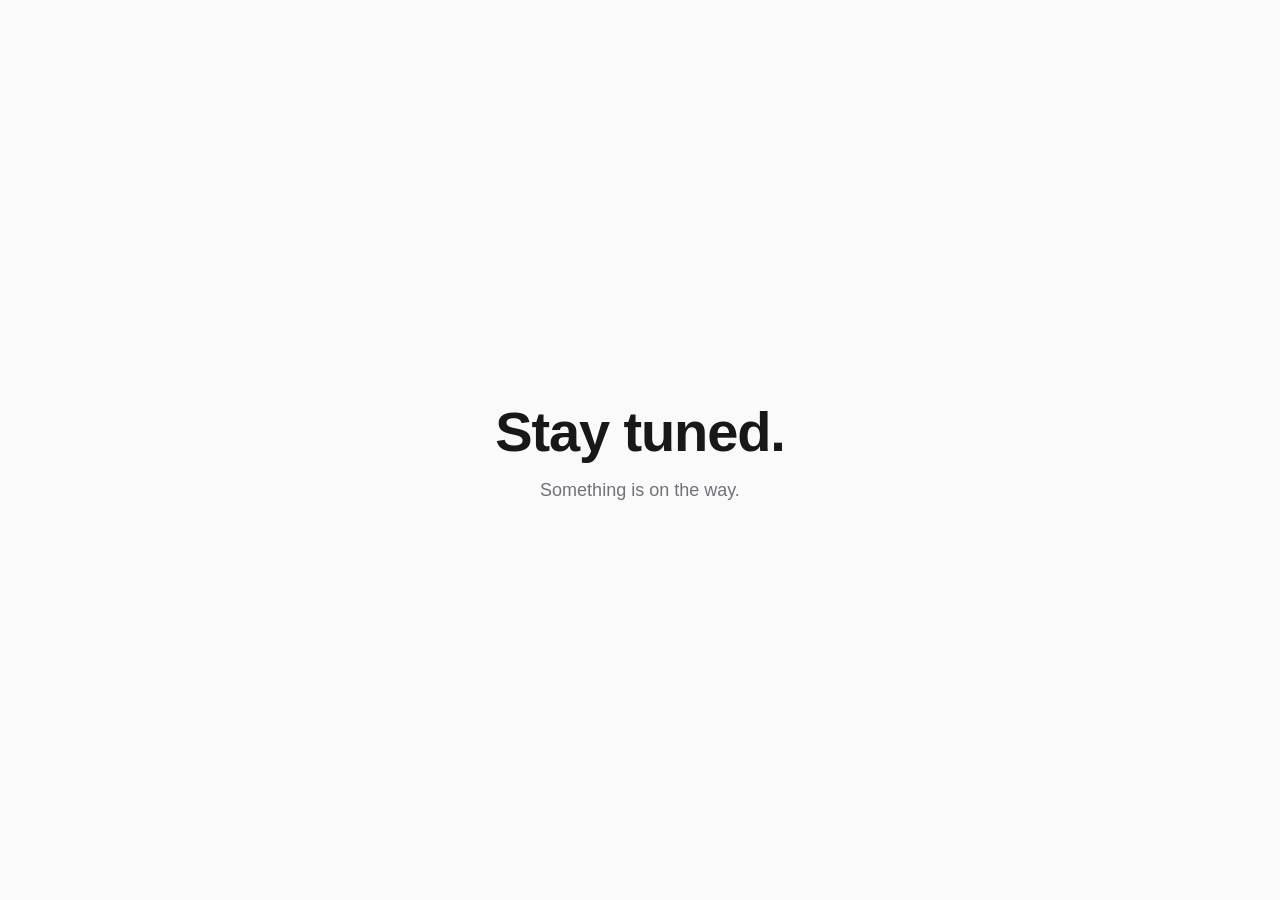
==== index.html @ 90c7a9c5 "Add placeholder landing page Co-Authored-By: Claude <noreply@anthropic.com>" ====
<!DOCTYPE html>
<html lang="en">
<head>
<meta charset="utf-8">
<meta name="viewport" content="width=device-width, initial-scale=1">
<title>FACT-WAM</title>
<meta name="description" content="FACT-WAM — stay tuned.">
<link rel="canonical" href="https://fact-wam.github.io/">
<meta name="robots" content="index, follow">

<meta property="og:type" content="website">
<meta property="og:url" content="https://fact-wam.github.io/">
<meta property="og:title" content="FACT-WAM">
<meta property="og:description" content="FACT-WAM — stay tuned.">
<meta name="twitter:card" content="summary">

<style>
  :root { color-scheme: light dark; }
  * { box-sizing: border-box; }
  html, body { height: 100%; margin: 0; }
  body {
    display: flex;
    align-items: center;
    justify-content: center;
    padding: 2rem;
    font-family: ui-sans-serif, -apple-system, "Segoe UI", Helvetica, Arial, sans-serif;
    background: #fafafa;
    color: #18181b;
  }
  main { text-align: center; }
  h1 {
    margin: 0;
    font-size: clamp(2rem, 8vw, 3.5rem);
    font-weight: 600;
    letter-spacing: -0.02em;
  }
  p {
    margin: 1rem 0 0;
    font-size: clamp(1rem, 3vw, 1.125rem);
    color: #71717a;
  }
  @media (prefers-color-scheme: dark) {
    body { background: #0a0a0a; color: #fafafa; }
    p { color: #a1a1aa; }
  }
</style>
</head>
<body>
  <main>
    <h1>Stay tuned.</h1>
    <p>Something is on the way.</p>
  </main>
</body>
</html>
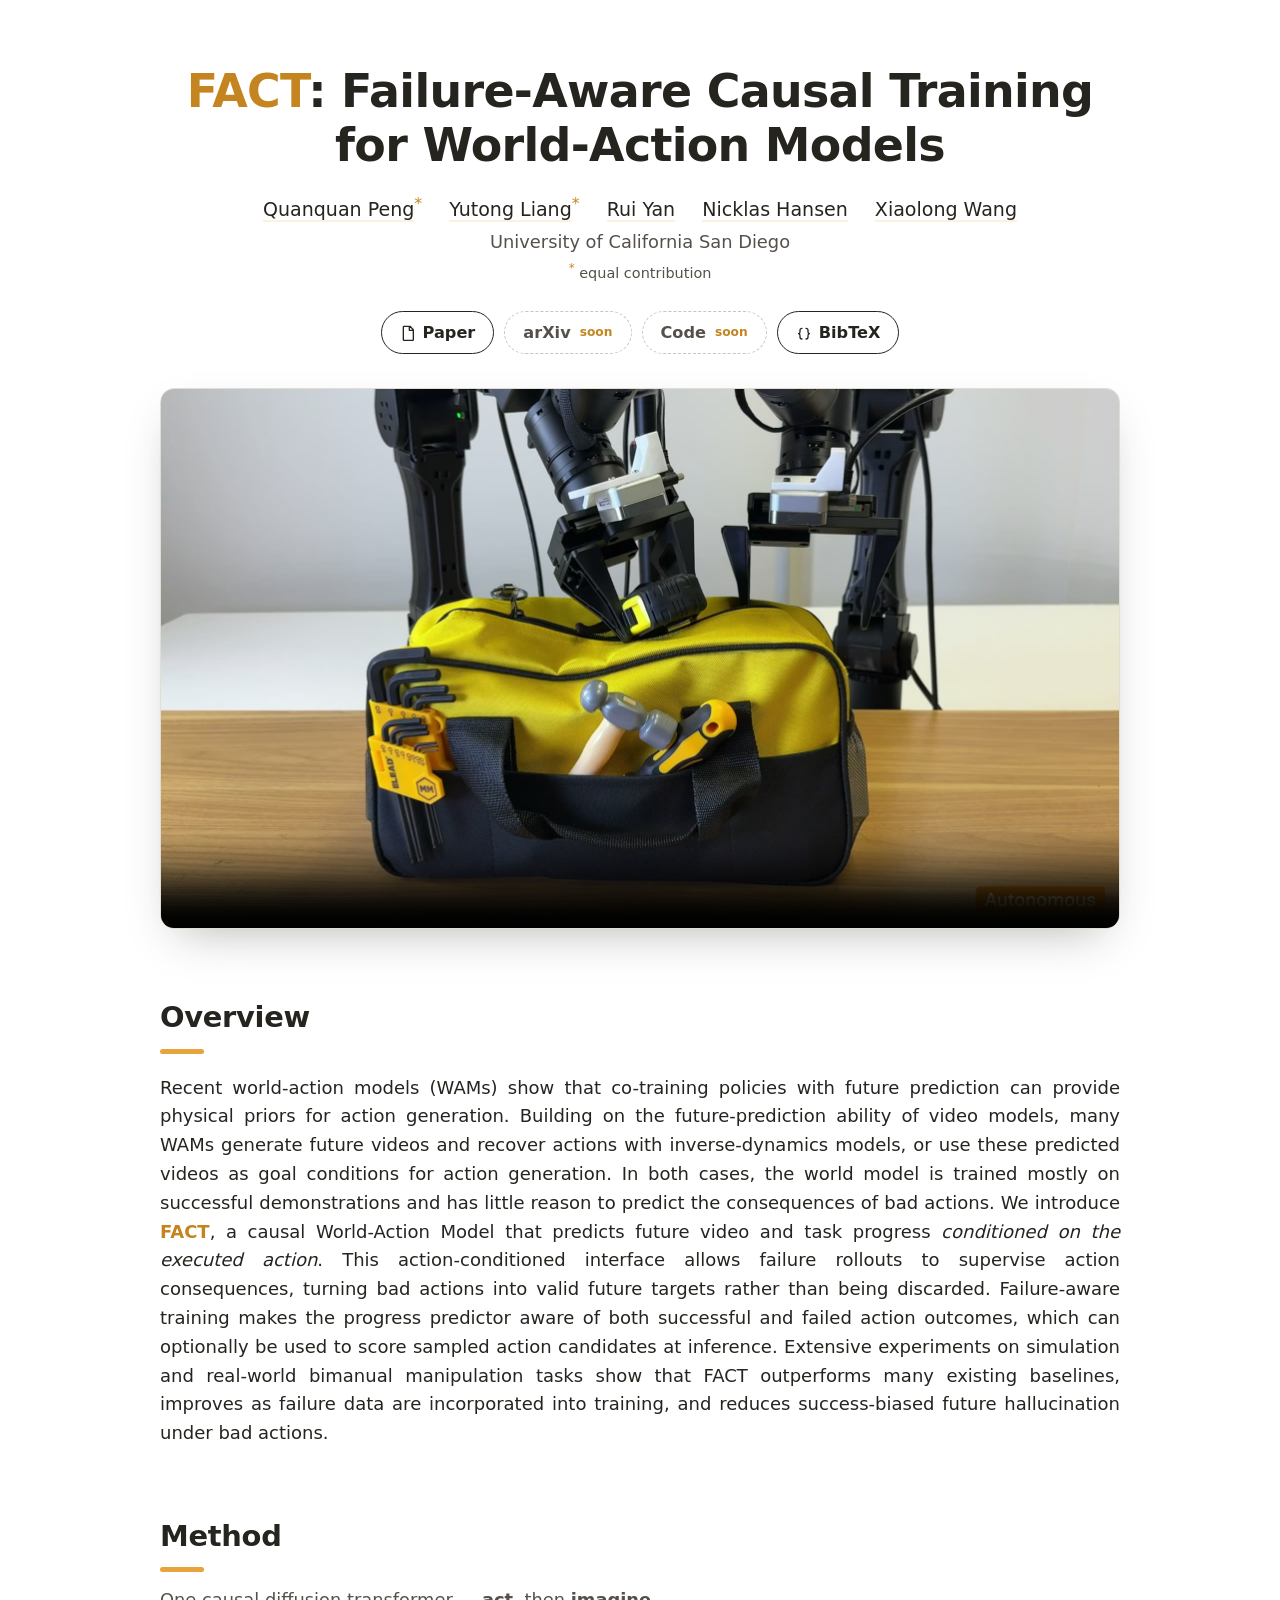
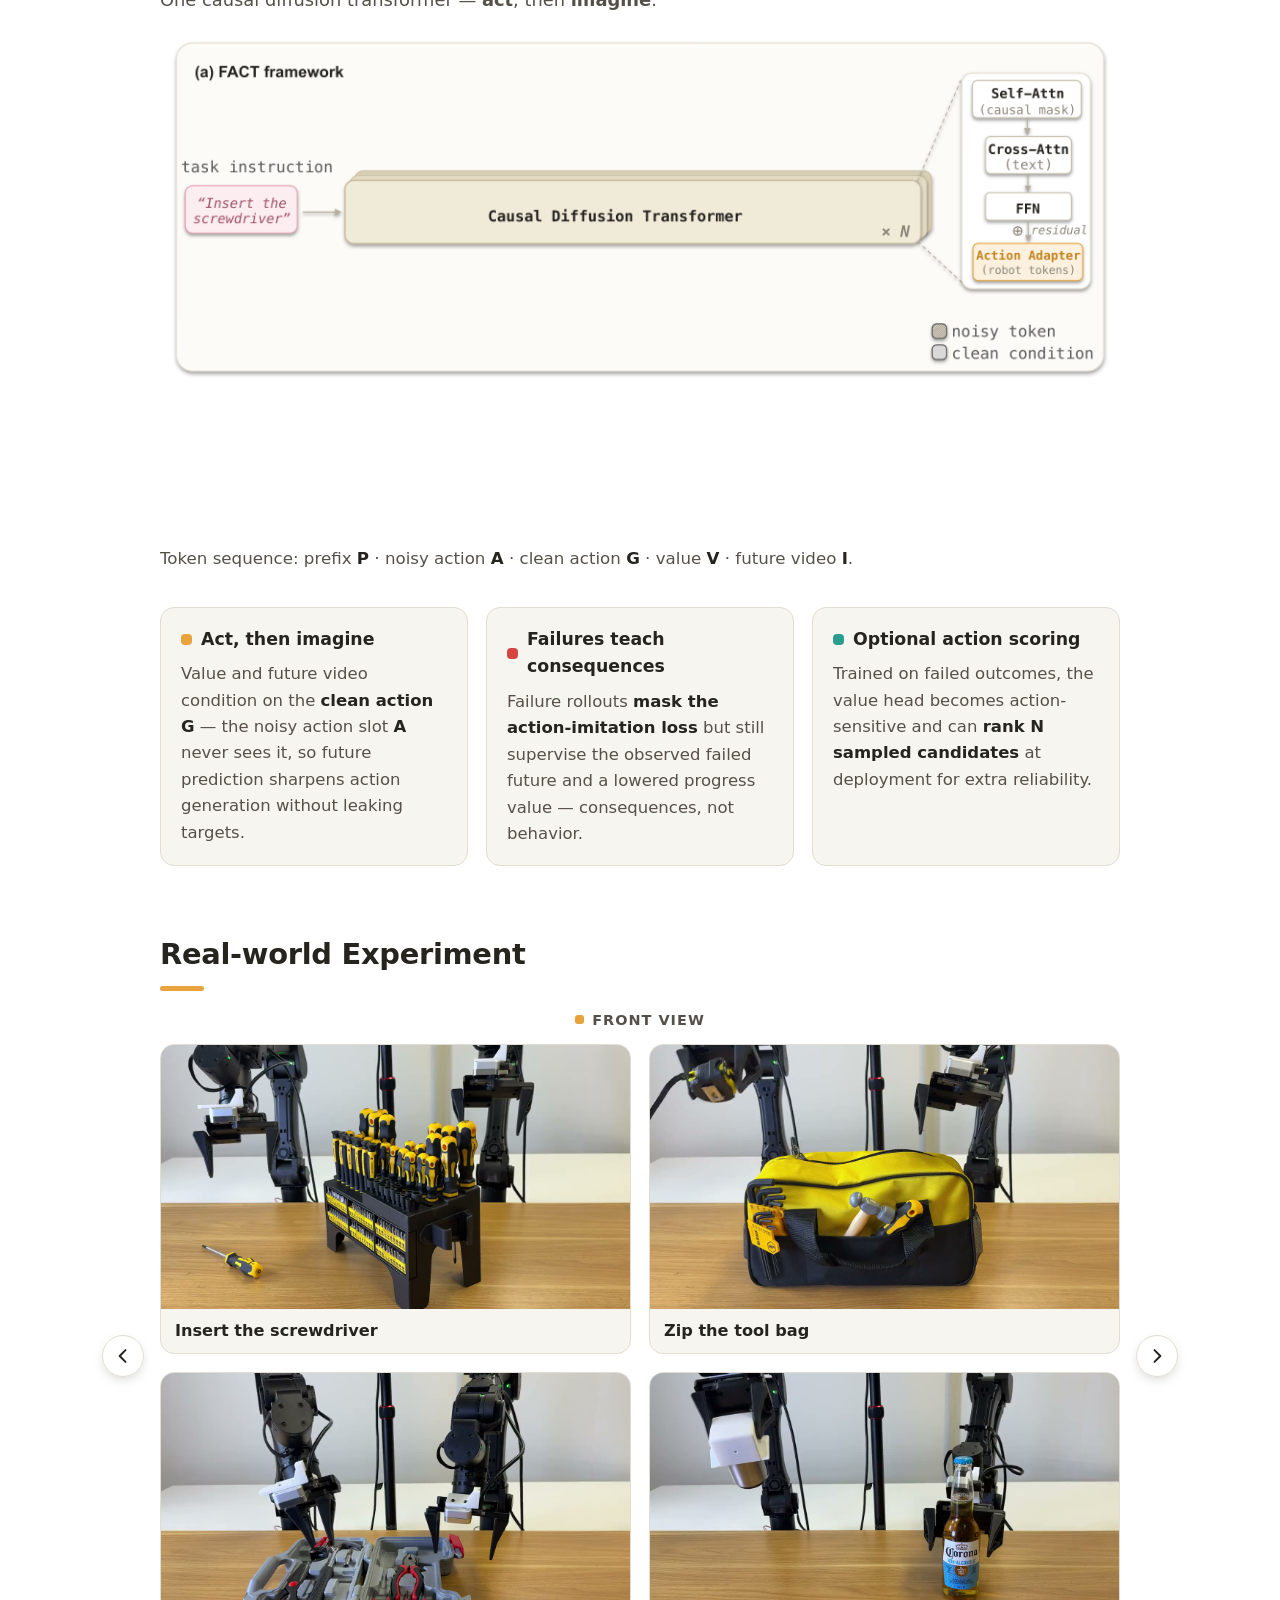
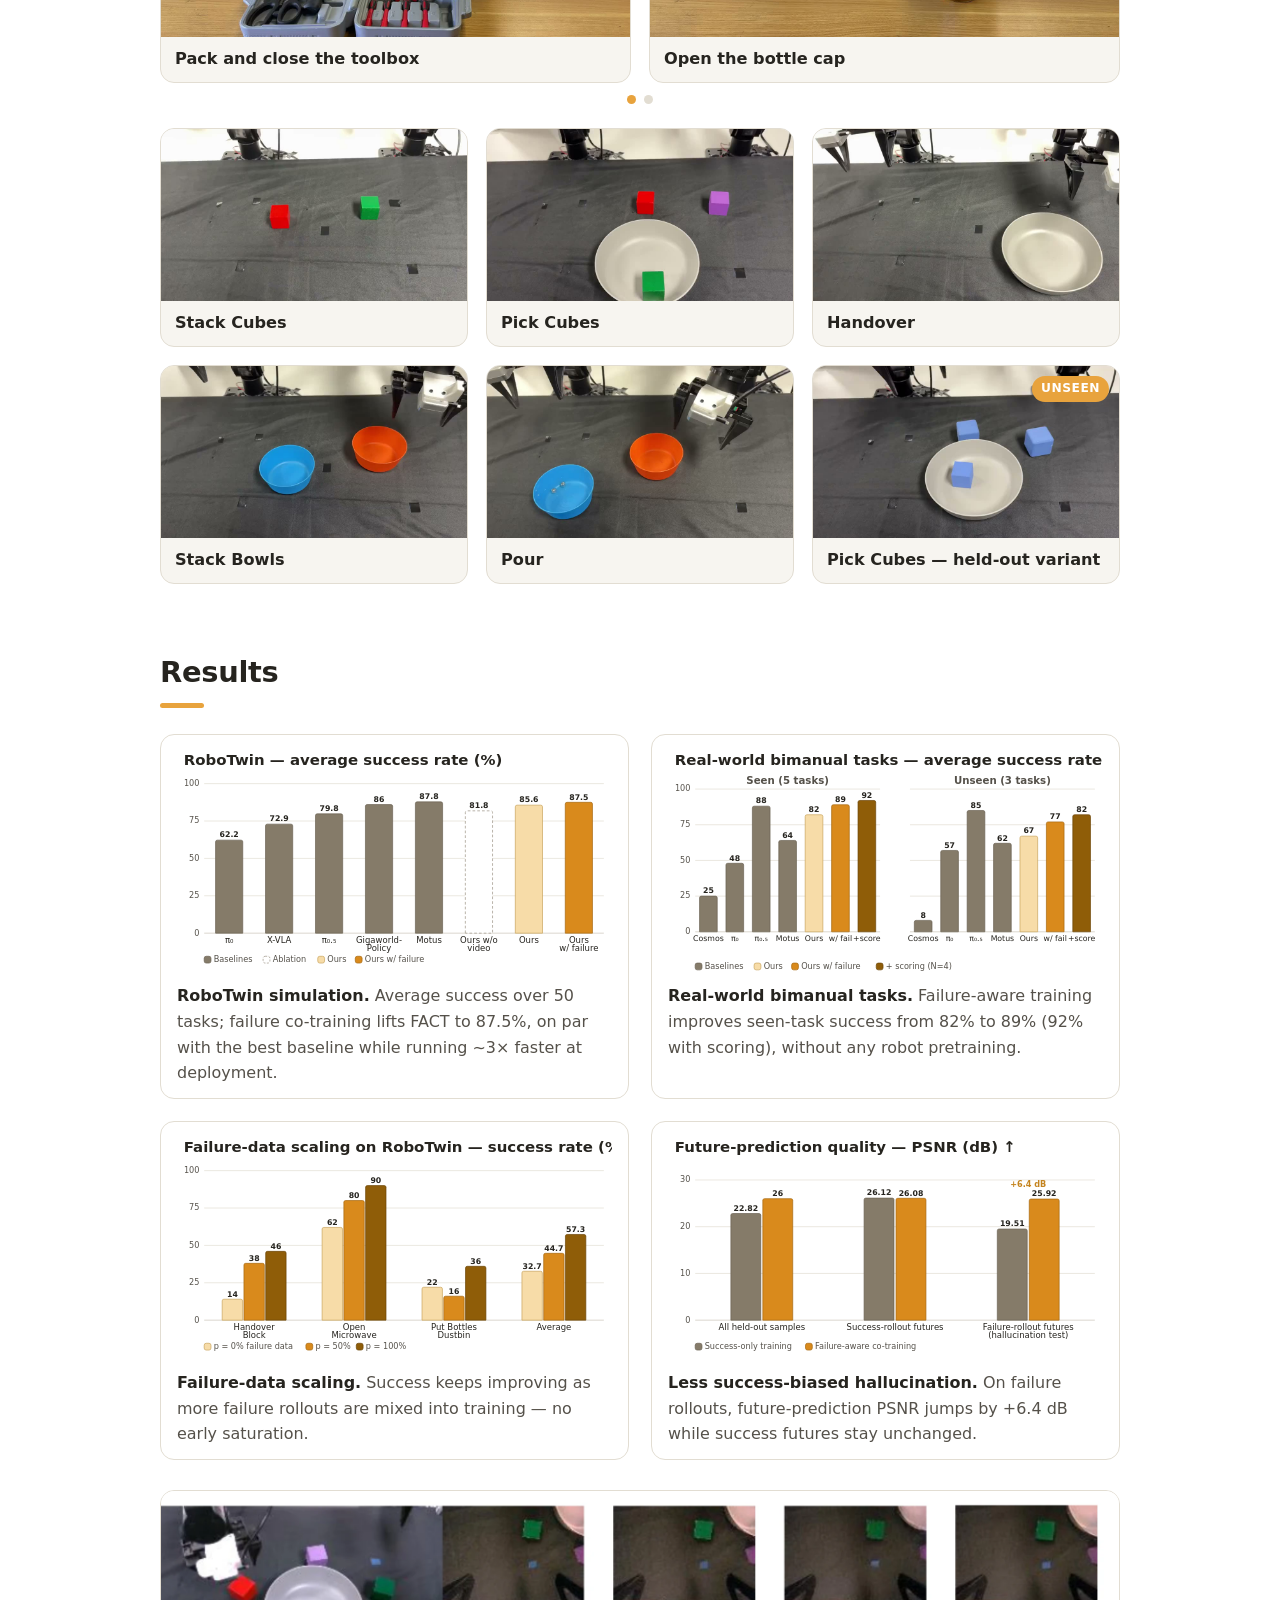
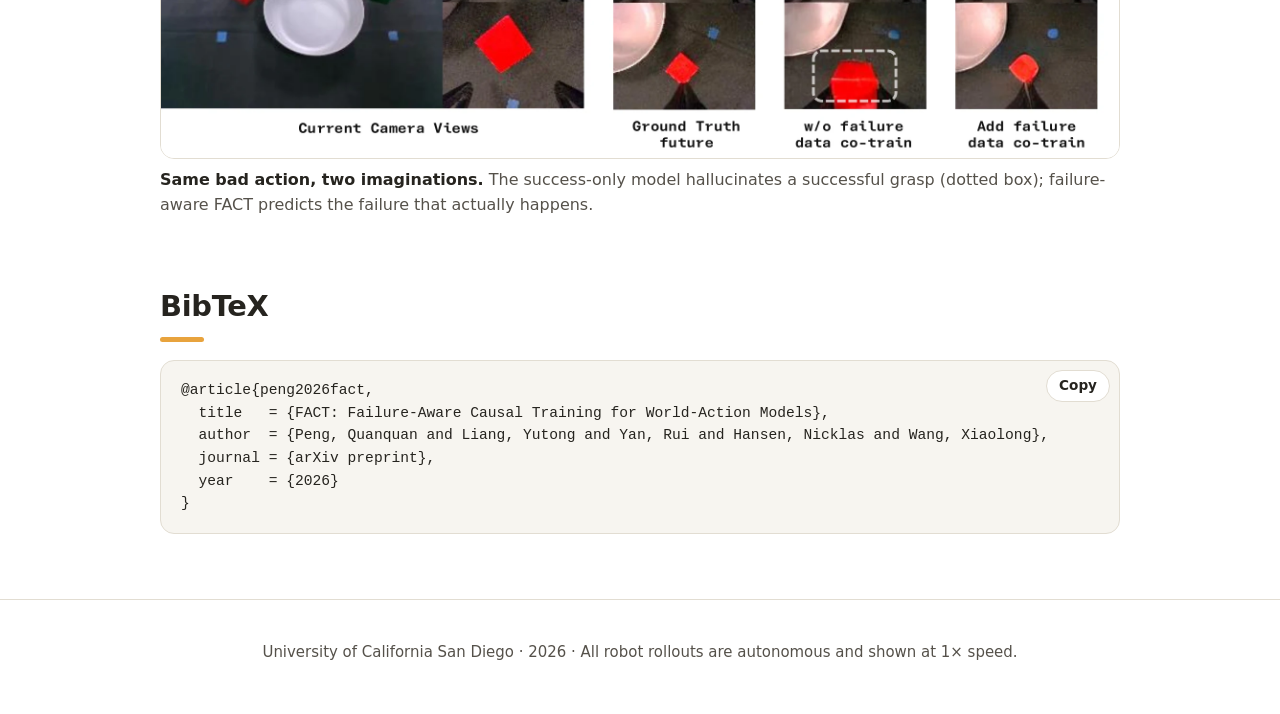
==== commit b97d7e28: "Release FACT project page Replace placeholder with the full project page: hero video, animated metho" ====
--- a/index.html
+++ b/index.html
@@ -1,54 +1,247 @@
 <!DOCTYPE html>
 <html lang="en">
 <head>
-<meta charset="utf-8">
-<meta name="viewport" content="width=device-width, initial-scale=1">
-<title>FACT-WAM</title>
-<meta name="description" content="FACT-WAM — stay tuned.">
-<link rel="canonical" href="https://fact-wam.github.io/">
-<meta name="robots" content="index, follow">
-
-<meta property="og:type" content="website">
-<meta property="og:url" content="https://fact-wam.github.io/">
-<meta property="og:title" content="FACT-WAM">
-<meta property="og:description" content="FACT-WAM — stay tuned.">
-<meta name="twitter:card" content="summary">
-
-<style>
-  :root { color-scheme: light dark; }
-  * { box-sizing: border-box; }
-  html, body { height: 100%; margin: 0; }
-  body {
-    display: flex;
-    align-items: center;
-    justify-content: center;
-    padding: 2rem;
-    font-family: ui-sans-serif, -apple-system, "Segoe UI", Helvetica, Arial, sans-serif;
-    background: #fafafa;
-    color: #18181b;
-  }
-  main { text-align: center; }
-  h1 {
-    margin: 0;
-    font-size: clamp(2rem, 8vw, 3.5rem);
-    font-weight: 600;
-    letter-spacing: -0.02em;
-  }
-  p {
-    margin: 1rem 0 0;
-    font-size: clamp(1rem, 3vw, 1.125rem);
-    color: #71717a;
-  }
-  @media (prefers-color-scheme: dark) {
-    body { background: #0a0a0a; color: #fafafa; }
-    p { color: #a1a1aa; }
-  }
-</style>
+  <meta charset="utf-8">
+  <meta name="viewport" content="width=device-width, initial-scale=1">
+  <title>FACT: Failure-Aware Causal Training for World-Action Models</title>
+  <meta name="description" content="FACT is a causal World-Action Model that acts first, then predicts the future video and task progress conditioned on the executed action — so failure rollouts teach consequences, not behavior.">
+  <link rel="canonical" href="https://fact-wam.github.io/">
+  <meta property="og:title" content="FACT: Failure-Aware Causal Training for World-Action Models">
+  <meta property="og:description" content="A causal World-Action Model that learns action consequences from failure rollouts without imitating failed actions.">
+  <meta property="og:image" content="https://fact-wam.github.io/static/videos/hero_poster.jpg">
+  <meta property="og:url" content="https://fact-wam.github.io/">
+  <meta property="og:type" content="website">
+  <meta name="twitter:card" content="summary_large_image">
+  <meta name="twitter:title" content="FACT: Failure-Aware Causal Training for World-Action Models">
+  <meta name="twitter:description" content="A causal World-Action Model that learns action consequences from failure rollouts without imitating failed actions.">
+  <meta name="twitter:image" content="https://fact-wam.github.io/static/videos/hero_poster.jpg">
+  <link rel="icon" href="static/images/favicon.svg?v=3" type="image/svg+xml">
+  <link rel="stylesheet" href="static/css/style.css">
 </head>
 <body>
-  <main>
-    <h1>Stay tuned.</h1>
-    <p>Something is on the way.</p>
-  </main>
+
+<nav class="toc" aria-label="Contents">
+  <p class="toc-title">Contents</p>
+  <ul>
+    <li><a href="#overview">Overview</a></li>
+    <li><a href="#method">Method</a></li>
+    <li><a href="#demos">Real-world Experiment</a></li>
+    <li><a href="#results">Results</a></li>
+    <li><a href="#bibtex">BibTeX</a></li>
+  </ul>
+</nav>
+
+<header class="hero container">
+  <h1 class="title"><span class="accent">FACT</span>: Failure-Aware Causal Training for&nbsp;World&#8209;Action&nbsp;Models</h1>
+  <p class="authors">
+    <span class="author"><a href="https://pengqq.com/" target="_blank" rel="noopener">Quanquan Peng</a><sup>*</sup></span>
+    <span class="author"><a href="https://www.lyt0112.com/" target="_blank" rel="noopener">Yutong Liang</a><sup>*</sup></span>
+    <span class="author"><a href="https://jerryyan24.github.io/" target="_blank" rel="noopener">Rui Yan</a></span>
+    <span class="author"><a href="https://www.nicklashansen.com/" target="_blank" rel="noopener">Nicklas Hansen</a></span>
+    <span class="author"><a href="https://xiaolonw.github.io/" target="_blank" rel="noopener">Xiaolong Wang</a></span>
+  </p>
+  <p class="affiliation">University of California San Diego</p>
+  <p class="eqnote"><sup>*</sup> equal contribution</p>
+  <nav class="links">
+    <a class="btn" href="static/paper/FACT_paper.pdf" target="_blank" rel="noopener">
+      <svg viewBox="0 0 24 24" aria-hidden="true"><path d="M6 2h9l5 5v15a1 1 0 0 1-1 1H6a1 1 0 0 1-1-1V3a1 1 0 0 1 1-1zm8 1v5h5"/></svg>
+      Paper</a>
+    <span class="btn btn-disabled" title="Coming soon">arXiv <em>soon</em></span>
+    <span class="btn btn-disabled" title="Coming soon">Code <em>soon</em></span>
+    <a class="btn" href="#bibtex">
+      <svg viewBox="0 0 24 24" aria-hidden="true"><path d="M9 5a3 3 0 0 0-3 3v2a3 3 0 0 1-2 3 3 3 0 0 1 2 3v2a3 3 0 0 0 3 3M15 5a3 3 0 0 1 3 3v2a3 3 0 0 0 2 3 3 3 0 0 0-2 3v2a3 3 0 0 1-3 3"/></svg>
+      BibTeX</a>
+  </nav>
+</header>
+
+<section class="hero-video container">
+  <div class="video-frame">
+    <video controls preload="metadata" playsinline poster="static/videos/hero_poster.jpg">
+      <source src="static/videos/hero.mp4" type="video/mp4">
+    </video>
+  </div>
+</section>
+
+<main>
+  <section id="overview" class="container">
+    <h2>Overview</h2>
+    <p class="abstract">
+      Recent world-action models (WAMs) show that co-training policies with future prediction can
+      provide physical priors for action generation. Building on the future-prediction ability of
+      video models, many WAMs generate future videos and recover actions with inverse-dynamics
+      models, or use these predicted videos as goal conditions for action generation. In both cases,
+      the world model is trained mostly on successful demonstrations and has little reason to predict
+      the consequences of bad actions. We introduce <b>FACT</b>, a causal World-Action Model that
+      predicts future video and task progress <em>conditioned on the executed action</em>. This
+      action-conditioned interface allows failure rollouts to supervise action consequences, turning
+      bad actions into valid future targets rather than being discarded. Failure-aware training makes
+      the progress predictor aware of both successful and failed action outcomes, which can optionally
+      be used to score sampled action candidates at inference. Extensive experiments on simulation and
+      real-world bimanual manipulation tasks show that FACT outperforms many existing baselines,
+      improves as failure data are incorporated into training, and reduces success-biased future
+      hallucination under bad actions.
+    </p>
+  </section>
+
+  <section id="method" class="container">
+    <h2>Method</h2>
+    <p class="section-lede">One causal diffusion transformer — <b>act</b>, then <b>imagine</b>.</p>
+    <div class="method-stage" aria-label="FACT architecture, animated build-up">
+      <img class="m-base" src="static/images/method/frame_14.png" alt="FACT architecture: a shared causal diffusion transformer denoises action, value, and future-video tokens; value and future video condition on the clean action slot G, not the noisy A. Failure rollouts mask the action-imitation loss but keep value and future-video supervision.">
+    </div>
+    <div class="method-bar">
+      <p class="m-caption" aria-live="polite">&nbsp;</p>
+      <button class="m-replay" type="button" hidden>↻ Watch again</button>
+    </div>
+    <div class="method-points">
+      <div class="point">
+        <h3><span class="dot dot-amber"></span>Act, then imagine</h3>
+        <p>Value and future video condition on the <b>clean action G</b> — the noisy action slot <b>A</b> never sees it, so future prediction sharpens action generation without leaking targets.</p>
+      </div>
+      <div class="point">
+        <h3><span class="dot dot-red"></span>Failures teach consequences</h3>
+        <p>Failure rollouts <b>mask the action-imitation loss</b> but still supervise the observed failed future and a lowered progress value — consequences, not behavior.</p>
+      </div>
+      <div class="point">
+        <h3><span class="dot dot-teal"></span>Optional action scoring</h3>
+        <p>Trained on failed outcomes, the value head becomes action-sensitive and can <b>rank N sampled candidates</b> at deployment for extra reliability.</p>
+      </div>
+    </div>
+  </section>
+
+  <section id="demos" class="container">
+    <h2>Real-world Experiment</h2>
+    <!-- <p class="section-lede">Autonomous rollouts, real time (1×), front camera.</p> -->
+    <div class="carousel view-carousel" aria-roledescription="carousel" aria-label="Bimanual tasks — switch between front and side view">
+      <div class="car-viewport">
+        <div class="car-track">
+          <div class="car-slide">
+            <p class="view-label">Front view</p>
+            <div class="video-grid featured">
+              <figure class="video-card">
+                <div class="vwrap"><video muted loop playsinline preload="none" poster="static/videos/demos/feat_task1_screwdriver.jpg" data-src="static/videos/demos/feat_task1_screwdriver.mp4"></video></div>
+                <figcaption>Insert the screwdriver</figcaption>
+              </figure>
+              <figure class="video-card">
+                <div class="vwrap"><video muted loop playsinline preload="none" poster="static/videos/demos/feat_task2_zipper.jpg" data-src="static/videos/demos/feat_task2_zipper.mp4"></video></div>
+                <figcaption>Zip the tool bag</figcaption>
+              </figure>
+              <figure class="video-card">
+                <div class="vwrap"><video muted loop playsinline preload="none" poster="static/videos/demos/feat_task3_toolbox.jpg" data-src="static/videos/demos/feat_task3_toolbox.mp4"></video></div>
+                <figcaption>Pack and close the toolbox</figcaption>
+              </figure>
+              <figure class="video-card">
+                <div class="vwrap"><video muted loop playsinline preload="none" poster="static/videos/demos/feat_task4_bottlecap.jpg" data-src="static/videos/demos/feat_task4_bottlecap.mp4"></video></div>
+                <figcaption>Open the bottle cap</figcaption>
+              </figure>
+            </div>
+          </div>
+          <div class="car-slide">
+            <p class="view-label">Side view</p>
+            <div class="video-grid featured">
+              <figure class="video-card">
+                <div class="vwrap"><video muted loop playsinline preload="none" poster="static/videos/demos/side_task1_screwdriver.jpg" data-src="static/videos/demos/side_task1_screwdriver.mp4"></video></div>
+                <figcaption>Insert the screwdriver</figcaption>
+              </figure>
+              <figure class="video-card">
+                <div class="vwrap"><video muted loop playsinline preload="none" poster="static/videos/demos/side_task2_zipper.jpg" data-src="static/videos/demos/side_task2_zipper.mp4"></video></div>
+                <figcaption>Zip the tool bag</figcaption>
+              </figure>
+              <figure class="video-card">
+                <div class="vwrap"><video muted loop playsinline preload="none" poster="static/videos/demos/side_task3_toolbox.jpg" data-src="static/videos/demos/side_task3_toolbox.mp4"></video></div>
+                <figcaption>Pack and close the toolbox</figcaption>
+              </figure>
+              <figure class="video-card">
+                <div class="vwrap"><video muted loop playsinline preload="none" poster="static/videos/demos/side_task4_bottlecap.jpg" data-src="static/videos/demos/side_task4_bottlecap.mp4"></video></div>
+                <figcaption>Open the bottle cap</figcaption>
+              </figure>
+            </div>
+          </div>
+        </div>
+      </div>
+      <button class="car-btn car-prev" type="button" aria-label="Switch view">
+        <svg viewBox="0 0 24 24" aria-hidden="true"><path d="M15 5l-7 7 7 7"/></svg>
+      </button>
+      <button class="car-btn car-next" type="button" aria-label="Switch view">
+        <svg viewBox="0 0 24 24" aria-hidden="true"><path d="M9 5l7 7-7 7"/></svg>
+      </button>
+      <div class="car-dots"></div>
+    </div>
+    <div class="video-grid tasks">
+      <figure class="video-card">
+        <div class="vwrap"><video muted loop playsinline preload="none" poster="static/videos/demos/task_stack_cubes.jpg" data-src="static/videos/demos/task_stack_cubes.mp4"></video></div>
+        <figcaption>Stack Cubes</figcaption>
+      </figure>
+      <figure class="video-card">
+        <div class="vwrap"><video muted loop playsinline preload="none" poster="static/videos/demos/task_pick_cubes.jpg" data-src="static/videos/demos/task_pick_cubes.mp4"></video></div>
+        <figcaption>Pick Cubes</figcaption>
+      </figure>
+      <figure class="video-card">
+        <div class="vwrap"><video muted loop playsinline preload="none" poster="static/videos/demos/task_handover.jpg" data-src="static/videos/demos/task_handover.mp4"></video></div>
+        <figcaption>Handover</figcaption>
+      </figure>
+      <figure class="video-card">
+        <div class="vwrap"><video muted loop playsinline preload="none" poster="static/videos/demos/task_stack_bowls.jpg" data-src="static/videos/demos/task_stack_bowls.mp4"></video></div>
+        <figcaption>Stack Bowls</figcaption>
+      </figure>
+      <figure class="video-card">
+        <div class="vwrap"><video muted loop playsinline preload="none" poster="static/videos/demos/task_pour.jpg" data-src="static/videos/demos/task_pour.mp4"></video></div>
+        <figcaption>Pour</figcaption>
+      </figure>
+      <figure class="video-card">
+        <div class="vwrap"><span class="badge-unseen">unseen</span><video muted loop playsinline preload="none" poster="static/videos/demos/task_pick_cubes_ood.jpg" data-src="static/videos/demos/task_pick_cubes_ood.mp4"></video></div>
+        <figcaption>Pick Cubes — held-out variant</figcaption>
+      </figure>
+    </div>
+  </section>
+
+  <section id="results" class="container">
+    <h2>Results</h2>
+    <div class="chart-grid">
+      <figure class="chart">
+        <svg id="chart-robotwin" role="img" aria-label="Bar chart of RoboTwin simulation average success rates"></svg>
+        <figcaption><b>RoboTwin simulation.</b> Average success over 50 tasks; failure co-training lifts FACT to 87.5%, on par with the best baseline while running ~3× faster at deployment.</figcaption>
+      </figure>
+      <figure class="chart">
+        <svg id="chart-real" role="img" aria-label="Bar chart of real-world average success on seen and unseen tasks"></svg>
+        <figcaption><b>Real-world bimanual tasks.</b> Failure-aware training improves seen-task success from 82% to 89% (92% with scoring), without any robot pretraining.</figcaption>
+      </figure>
+      <figure class="chart">
+        <svg id="chart-scaling" role="img" aria-label="Bar chart of success rate as failure data fraction grows"></svg>
+        <figcaption><b>Failure-data scaling.</b> Success keeps improving as more failure rollouts are mixed into training — no early saturation.</figcaption>
+      </figure>
+      <figure class="chart">
+        <svg id="chart-psnr" role="img" aria-label="Bar chart of future prediction PSNR with and without failure data"></svg>
+        <figcaption><b>Less success-biased hallucination.</b> On failure rollouts, future-prediction PSNR jumps by +6.4 dB while success futures stay unchanged.</figcaption>
+      </figure>
+    </div>
+    <figure class="qual">
+      <img loading="lazy" src="static/images/future_pred.webp" alt="Qualitative comparison: under the same bad action, the success-only model hallucinates a successful grasp while failure-aware co-training predicts the observed failed outcome.">
+      <figcaption><b>Same bad action, two imaginations.</b> The success-only model hallucinates a successful grasp (dotted box); failure-aware FACT predicts the failure that actually happens.</figcaption>
+    </figure>
+  </section>
+
+  <section id="bibtex" class="container">
+    <h2>BibTeX</h2>
+    <div class="bibtex-box">
+      <button class="copy-btn" type="button" aria-label="Copy BibTeX">Copy</button>
+      <pre>@article{peng2026fact,
+  title   = {FACT: Failure-Aware Causal Training for World-Action Models},
+  author  = {Peng, Quanquan and Liang, Yutong and Yan, Rui and Hansen, Nicklas and Wang, Xiaolong},
+  journal = {arXiv preprint},
+  year    = {2026}
+}</pre>
+    </div>
+  </section>
+</main>
+
+<footer>
+  <p>University of California San Diego · 2026 · All robot rollouts are autonomous and shown at 1× speed.</p>
+</footer>
+
+<script src="static/js/method_meta.js"></script>
+<script src="static/js/charts.js" defer></script>
+<script src="static/js/method_anim.js" defer></script>
+<script src="static/js/main.js" defer></script>
 </body>
 </html>
--- a/static/css/style.css
+++ b/static/css/style.css
@@ -0,0 +1,410 @@
+/* FACT project page — palette matches the paper figures */
+:root {
+  --ink: #26241F;
+  --ink-soft: #55514a;
+  --panel: #F7F5F0;
+  --border: #E2DDD2;
+  --amber: #E8A33D;
+  --amber-dark: #C4841F;
+  --amber-light: #FBF1DE;
+  --teal: #2A9D8F;
+  --teal-light: #E3F1EF;
+  --blue: #4F7BD9;
+  --blue-light: #E9EEFA;
+  --success: #2E9E62;
+  --failure: #D64541;
+  --baseline: #CBC5B8;
+  --radius: 14px;
+  --font: system-ui, -apple-system, "Segoe UI", Roboto, "Helvetica Neue", Arial, sans-serif;
+}
+
+* { box-sizing: border-box; }
+html { scroll-behavior: smooth; font-size: 17px; }
+body {
+  margin: 0;
+  font-family: var(--font);
+  color: var(--ink);
+  background: #fff;
+  line-height: 1.6;
+  font-size: 18px;
+  -webkit-font-smoothing: antialiased;
+}
+img, video { max-width: 100%; display: block; }
+a { color: var(--amber-dark); text-decoration: none; }
+a:hover { text-decoration: underline; }
+
+.container { max-width: 1000px; margin-left: auto; margin-right: auto; padding: 0 20px; }
+
+/* ---------- left contents sidebar ---------- */
+.toc {
+  position: fixed;
+  left: 20px;
+  top: 50%;
+  transform: translateY(-50%);
+  z-index: 40;
+  max-width: 190px;
+}
+.toc-title {
+  margin: 0 0 8px 14px;
+  font-size: 0.78rem;
+  font-weight: 700;
+  letter-spacing: .08em;
+  text-transform: uppercase;
+  color: var(--ink-soft);
+}
+.toc ul { list-style: none; margin: 0; padding: 0; }
+.toc a {
+  display: block;
+  padding: 5px 12px;
+  border-left: 2px solid var(--border);
+  color: var(--ink-soft);
+  font-size: 0.88rem;
+  line-height: 1.35;
+}
+.toc a:hover { color: var(--ink); text-decoration: none; background: var(--panel); }
+.toc a.active {
+  color: var(--amber-dark);
+  border-left-color: var(--amber);
+  font-weight: 600;
+}
+@media (max-width: 1400px) { .toc { display: none; } }
+
+/* ---------- header ---------- */
+.hero { text-align: center; padding-top: 64px; }
+.title {
+  font-size: clamp(1.7rem, 4.4vw, 2.7rem);
+  line-height: 1.18;
+  margin: 0 0 18px;
+  letter-spacing: -0.015em;
+  font-weight: 800;
+}
+.title .accent { color: var(--amber-dark); }
+.authors { margin: 0 0 4px; font-size: 1.12rem; }
+.author { white-space: nowrap; }
+.author + .author { margin-left: 1.1em; }
+.author a { color: var(--ink); border-bottom: 2px solid var(--amber-light); }
+.author a:hover { color: var(--amber-dark); text-decoration: none; border-bottom-color: var(--amber); }
+.author sup { color: var(--amber-dark); }
+.affiliation { margin: 2px 0 0; font-size: 1.05rem; color: var(--ink-soft); }
+.eqnote { margin: 2px 0 0; font-size: 0.85rem; color: var(--ink-soft); }
+.eqnote sup { color: var(--amber-dark); }
+
+.links { display: flex; flex-wrap: wrap; gap: 10px; justify-content: center; margin: 26px 0 6px; }
+.btn {
+  display: inline-flex; align-items: center; gap: 7px;
+  padding: 8px 18px;
+  border: 1.5px solid var(--ink);
+  border-radius: 999px;
+  color: var(--ink);
+  font-weight: 600; font-size: 0.95rem;
+  transition: background .15s ease, transform .15s ease;
+}
+.btn svg { width: 16px; height: 16px; fill: none; stroke: currentColor; stroke-width: 2; stroke-linecap: round; stroke-linejoin: round; }
+.btn:hover { background: var(--amber-light); text-decoration: none; transform: translateY(-1px); }
+.btn-disabled {
+  border-style: dashed; border-color: var(--baseline);
+  color: var(--ink-soft); cursor: default;
+}
+.btn-disabled:hover { background: none; transform: none; }
+.btn-disabled em { font-style: normal; font-size: 0.72rem; color: var(--amber-dark); margin-left: 2px; }
+
+/* ---------- hero video ---------- */
+.hero-video { margin-top: 34px; }
+.video-frame {
+  border-radius: var(--radius);
+  overflow: hidden;
+  border: 1px solid var(--border);
+  background: var(--panel);
+  box-shadow: 0 18px 44px -18px rgba(38, 36, 31, .35);
+}
+.video-frame video { width: 100%; aspect-ratio: 16 / 9; }
+
+/* ---------- sections ---------- */
+section { margin-top: 65px; }
+h2 {
+  font-size: 1.7rem;
+  margin: 0 0 8px;
+  letter-spacing: -0.01em;
+}
+h2::after {
+  content: "";
+  display: block;
+  width: 44px; height: 5px;
+  margin-top: 8px;
+  border-radius: 3px;
+  background: var(--amber);
+}
+.section-lede { margin: 14px auto 22px; color: var(--ink-soft); font-size: 1.05rem; }
+.abstract { margin-top: 20px; text-align: justify; }
+.abstract b { color: var(--amber-dark); }
+
+/* ---------- method ---------- */
+.method-stage {
+  position: relative;
+  aspect-ratio: 1.92065;
+  margin: 0 auto;
+  overflow: hidden;
+}
+.method-stage img, .method-stage svg.m-overlay {
+  position: absolute; inset: 0; width: 100%; height: 100%;
+}
+.method-stage img.m-base { position: relative; }
+.m-under, .m-over { object-fit: contain; }
+.m-over { transition: opacity .4s ease; }
+.m-over.wipe { transition: clip-path .5s ease-out; }
+svg.m-overlay { pointer-events: none; }
+.m-overlay .dash-line {
+  stroke: var(--amber-dark);
+  stroke-width: 0.3;
+  stroke-linecap: round;
+  fill: none;
+  stroke-dasharray: 1.1 2.1;
+  animation: march 1.1s linear infinite;
+  opacity: 0;
+  transition: opacity .5s ease;
+}
+.m-overlay.live .dash-line { opacity: 0.95; }
+@keyframes march { to { stroke-dashoffset: -3.2; } }
+.fx {
+  position: absolute;
+  background-repeat: no-repeat;
+  pointer-events: none;
+  opacity: 0;
+}
+.fx.pop { animation: pop .42s cubic-bezier(.2, 1.4, .4, 1) forwards; }
+@keyframes pop {
+  0%   { opacity: 0; transform: scale(.4); }
+  60%  { opacity: 1; transform: scale(1.12); }
+  100% { opacity: 1; transform: scale(1); }
+}
+.fx.glow {
+  border-radius: 10px;
+  box-shadow: 0 0 0 3px rgba(232, 163, 61, .0), 0 0 26px 10px rgba(232, 163, 61, .55);
+  animation: glowpulse 1s ease forwards;
+}
+@keyframes glowpulse {
+  0% { opacity: 0; } 35% { opacity: 1; } 100% { opacity: 0; }
+}
+.method-bar {
+  display: flex; align-items: center; justify-content: space-between;
+  gap: 14px; margin-top: 6px; min-height: 34px;
+}
+.m-caption {
+  margin: 0; font-size: 0.98rem; color: var(--ink-soft);
+  transition: opacity .3s ease;
+}
+.m-caption b { color: var(--ink); }
+.m-replay {
+  flex: none;
+  font: inherit; font-size: 0.88rem; font-weight: 600;
+  color: var(--ink);
+  background: var(--panel);
+  border: 1px solid var(--border);
+  border-radius: 999px;
+  padding: 5px 14px;
+  cursor: pointer;
+}
+.m-replay:hover { background: var(--amber-light); border-color: var(--amber); }
+
+.method-points {
+  display: grid;
+  grid-template-columns: repeat(3, 1fr);
+  gap: 18px;
+  margin-top: 30px;
+}
+.point {
+  background: var(--panel);
+  border: 1px solid var(--border);
+  border-radius: var(--radius);
+  padding: 18px 20px;
+}
+.point h3 { margin: 0 0 8px; font-size: 1.02rem; display: flex; align-items: center; gap: 9px; }
+.point p { margin: 0; font-size: 0.97rem; color: var(--ink-soft); }
+.point p b { color: var(--ink); }
+.dot { width: 11px; height: 11px; border-radius: 4px; flex: none; }
+.dot-amber { background: var(--amber); }
+.dot-red { background: var(--failure); }
+.dot-teal { background: var(--teal); }
+
+/* ---------- demo videos ---------- */
+.video-grid { display: grid; gap: 18px; margin-top: 24px; }
+.video-grid.featured { grid-template-columns: repeat(2, 1fr); }
+.video-grid.tasks { grid-template-columns: repeat(3, 1fr); }
+.video-card {
+  margin: 0;
+  background: var(--panel);
+  border: 1px solid var(--border);
+  border-radius: var(--radius);
+  overflow: hidden;
+}
+.video-card .vwrap { position: relative; }
+.video-card video { width: 100%; aspect-ratio: 16 / 9; object-fit: cover; background: #000; }
+.video-card figcaption {
+  padding: 9px 14px 10px;
+  font-size: 0.95rem;
+  font-weight: 600;
+}
+/* side-view carousel */
+.carousel { position: relative; margin-top: 18px; }
+.car-viewport {
+  overflow: hidden;
+  background: var(--panel);
+  border: 1px solid var(--border);
+  border-radius: var(--radius);
+}
+.view-carousel .car-viewport { background: none; border: none; border-radius: 0; }
+.car-track { display: flex; transition: transform .45s ease; }
+.car-slide { flex: 0 0 100%; margin: 0; min-width: 0; }
+.car-slide .video-grid { margin-top: 0; }
+.view-label {
+  margin: 0 0 12px;
+  text-align: center;
+  font-size: 0.85rem;
+  font-weight: 700;
+  letter-spacing: .07em;
+  text-transform: uppercase;
+  color: var(--ink-soft);
+}
+.view-label::before {
+  content: "";
+  display: inline-block;
+  width: 9px; height: 9px;
+  border-radius: 3px;
+  background: var(--amber);
+  margin-right: 8px;
+  vertical-align: 1px;
+}
+.car-btn {
+  position: absolute;
+  top: 50%;
+  transform: translateY(-50%);
+  width: 42px; height: 42px;
+  display: flex; align-items: center; justify-content: center;
+  border-radius: 50%;
+  border: 1px solid var(--border);
+  background: rgba(255, 255, 255, 0.92);
+  color: var(--ink);
+  cursor: pointer;
+  box-shadow: 0 4px 14px -6px rgba(38, 36, 31, .4);
+  transition: background .15s ease, border-color .15s ease;
+}
+.car-btn svg { width: 20px; height: 20px; fill: none; stroke: currentColor; stroke-width: 2.4; stroke-linecap: round; stroke-linejoin: round; }
+.car-btn:hover { background: var(--amber-light); border-color: var(--amber); }
+.car-prev { left: -58px; }
+.car-next { right: -58px; }
+@media (max-width: 1150px) {
+  .car-prev { left: 10px; }
+  .car-next { right: 10px; }
+  .car-btn { top: calc(50% + 45px); }
+}
+.car-dots { display: flex; gap: 8px; justify-content: center; margin-top: 12px; }
+.car-dot {
+  width: 9px; height: 9px;
+  border-radius: 50%;
+  border: none; padding: 0;
+  background: var(--border);
+  cursor: pointer;
+  transition: background .15s ease, transform .15s ease;
+}
+.car-dot:hover { transform: scale(1.25); }
+.car-dot.active { background: var(--amber); }
+
+.badge-unseen {
+  position: absolute; top: 10px; right: 10px; z-index: 2;
+  background: var(--amber);
+  color: #fff;
+  font-size: 0.72rem; font-weight: 700;
+  letter-spacing: .04em;
+  text-transform: uppercase;
+  padding: 3px 9px;
+  border-radius: 999px;
+}
+
+/* ---------- results ---------- */
+.chart-grid {
+  display: grid;
+  grid-template-columns: repeat(2, 1fr);
+  gap: 22px;
+  margin-top: 26px;
+}
+.chart {
+  margin: 0;
+  background: #fff;
+  border: 1px solid var(--border);
+  border-radius: var(--radius);
+  padding: 16px 16px 12px;
+}
+.chart svg { width: 100%; height: auto; display: block; }
+.chart svg text { font-family: var(--font); }
+.c-title { font-size: 22px; font-weight: 700; fill: var(--ink); }
+.c-ptitle { font-size: 15px; font-weight: 700; fill: var(--ink-soft); }
+.c-ytick, .c-legend { font-size: 12px; fill: var(--ink-soft); }
+.c-xlab { font-size: 12.5px; fill: var(--ink); }
+#chart-real .c-xlab { font-size: 11.5px; }
+.c-vlab { font-size: 11.5px; font-weight: 600; fill: var(--ink); }
+.c-vlab-hero { font-weight: 800; }
+.c-note { font-size: 12px; font-weight: 700; fill: var(--amber-dark); }
+.c-grid { stroke: var(--border); stroke-width: 1; }
+.c-axis { stroke: var(--baseline); stroke-width: 1; }
+.chart figcaption, .qual figcaption {
+  font-size: 0.94rem; color: var(--ink-soft); margin-top: 8px;
+}
+.chart figcaption b, .qual figcaption b { color: var(--ink); }
+.qual { margin: 30px auto 0; }
+.qual img { border: 1px solid var(--border); border-radius: var(--radius); }
+
+/* ---------- bibtex ---------- */
+.bibtex-box { position: relative; margin-top: 18px; }
+.bibtex-box pre {
+  background: var(--panel);
+  border: 1px solid var(--border);
+  border-radius: var(--radius);
+  padding: 18px 20px;
+  overflow-x: auto;
+  font-size: 0.86rem;
+  line-height: 1.55;
+  margin: 0;
+}
+.copy-btn {
+  position: absolute; top: 10px; right: 10px;
+  font: inherit; font-size: 0.8rem; font-weight: 600;
+  padding: 4px 12px;
+  border-radius: 999px;
+  border: 1px solid var(--border);
+  background: #fff;
+  color: var(--ink);
+  cursor: pointer;
+}
+.copy-btn:hover { background: var(--amber-light); border-color: var(--amber); }
+
+/* ---------- footer ---------- */
+footer {
+  margin-top: 65px;
+  padding: 26px 20px 34px;
+  border-top: 1px solid var(--border);
+  text-align: center;
+  color: var(--ink-soft);
+  font-size: 0.88rem;
+}
+
+/* ---------- responsive ---------- */
+@media (max-width: 900px) {
+  .video-grid.tasks { grid-template-columns: repeat(2, 1fr); }
+  .method-points { grid-template-columns: 1fr; }
+  .chart-grid { grid-template-columns: 1fr; }
+}
+@media (max-width: 640px) {
+  body { font-size: 17px; }
+  .hero { padding-top: 40px; }
+  .title { font-size: 1.5rem; }
+  .abstract { text-align: left; }
+  .video-grid.featured { grid-template-columns: 1fr; }
+  .video-grid.tasks { grid-template-columns: 1fr; }
+  .author + .author { margin-left: 0.7em; }
+  .car-btn { width: 36px; height: 36px; }
+  section { margin-top: 46px; }
+}
+@media (prefers-reduced-motion: reduce) {
+  html { scroll-behavior: auto; }
+  .m-overlay .dash-line { animation: none; }
+}
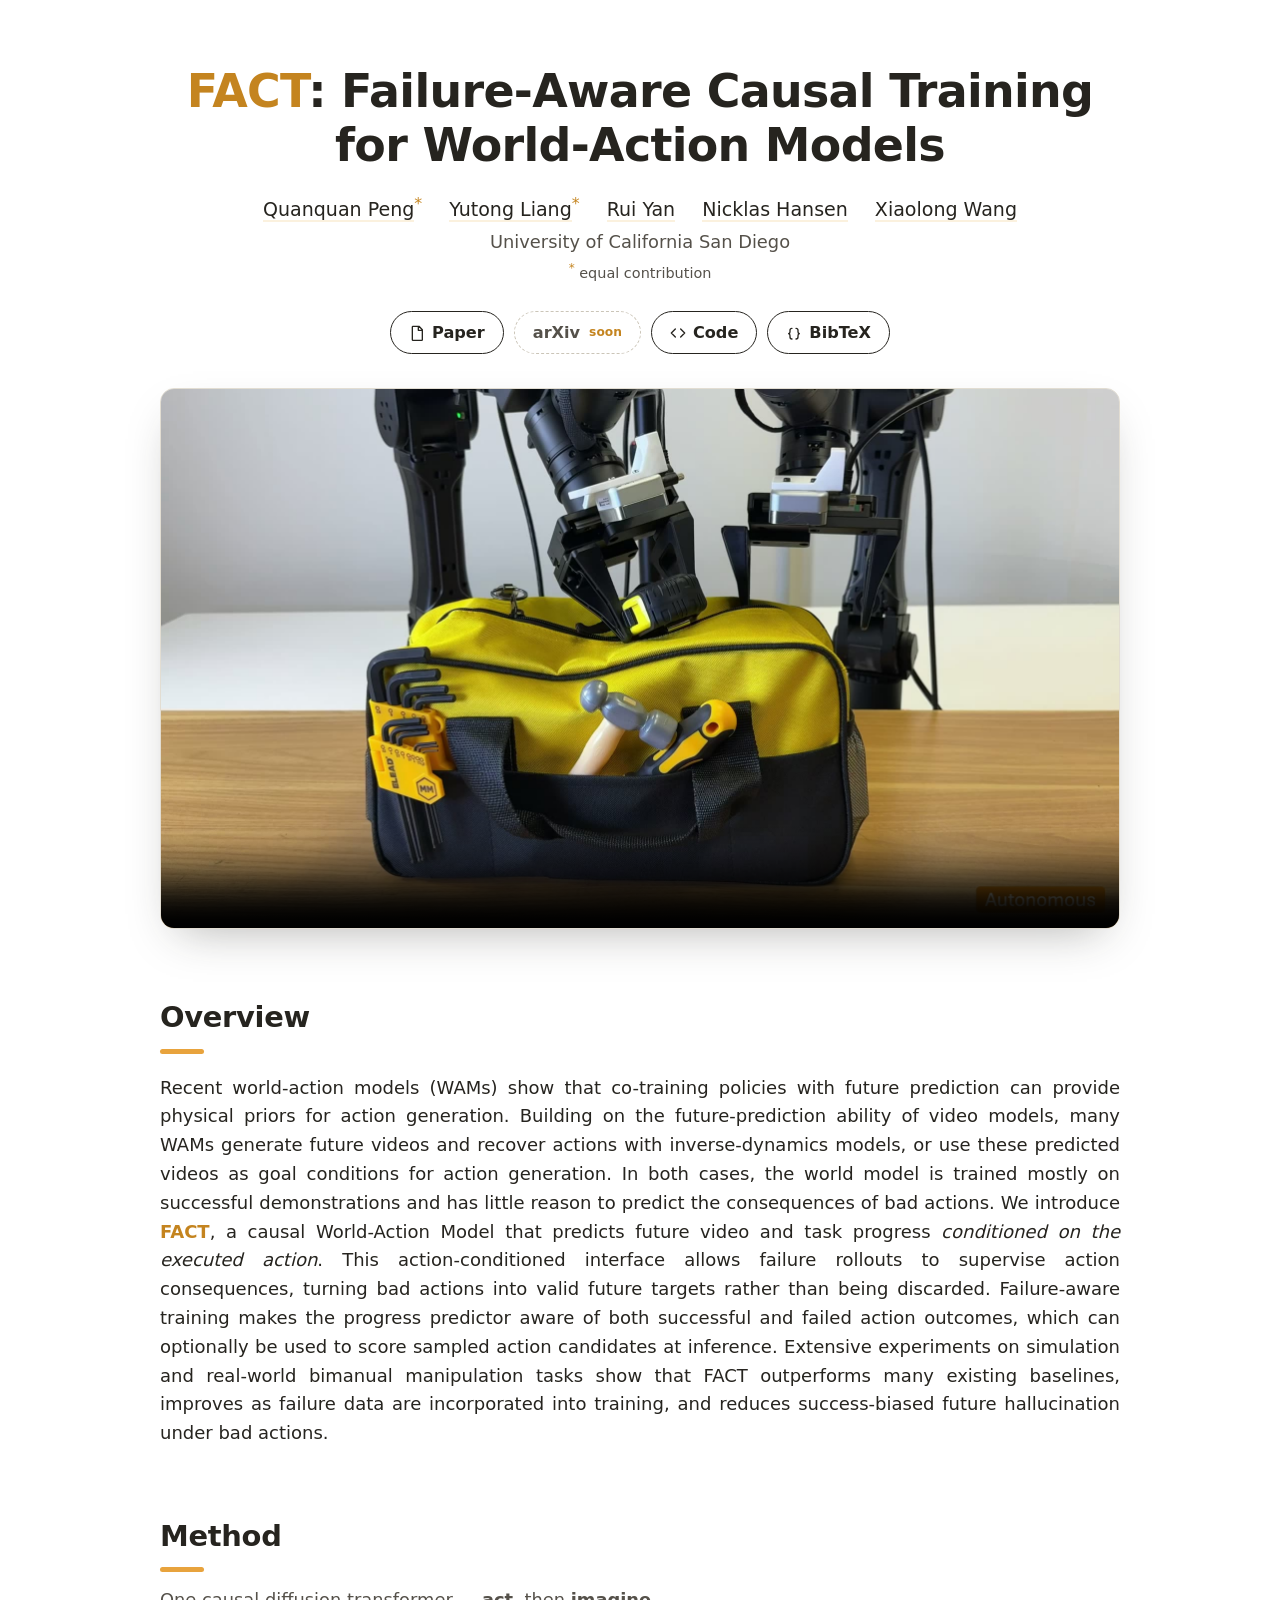
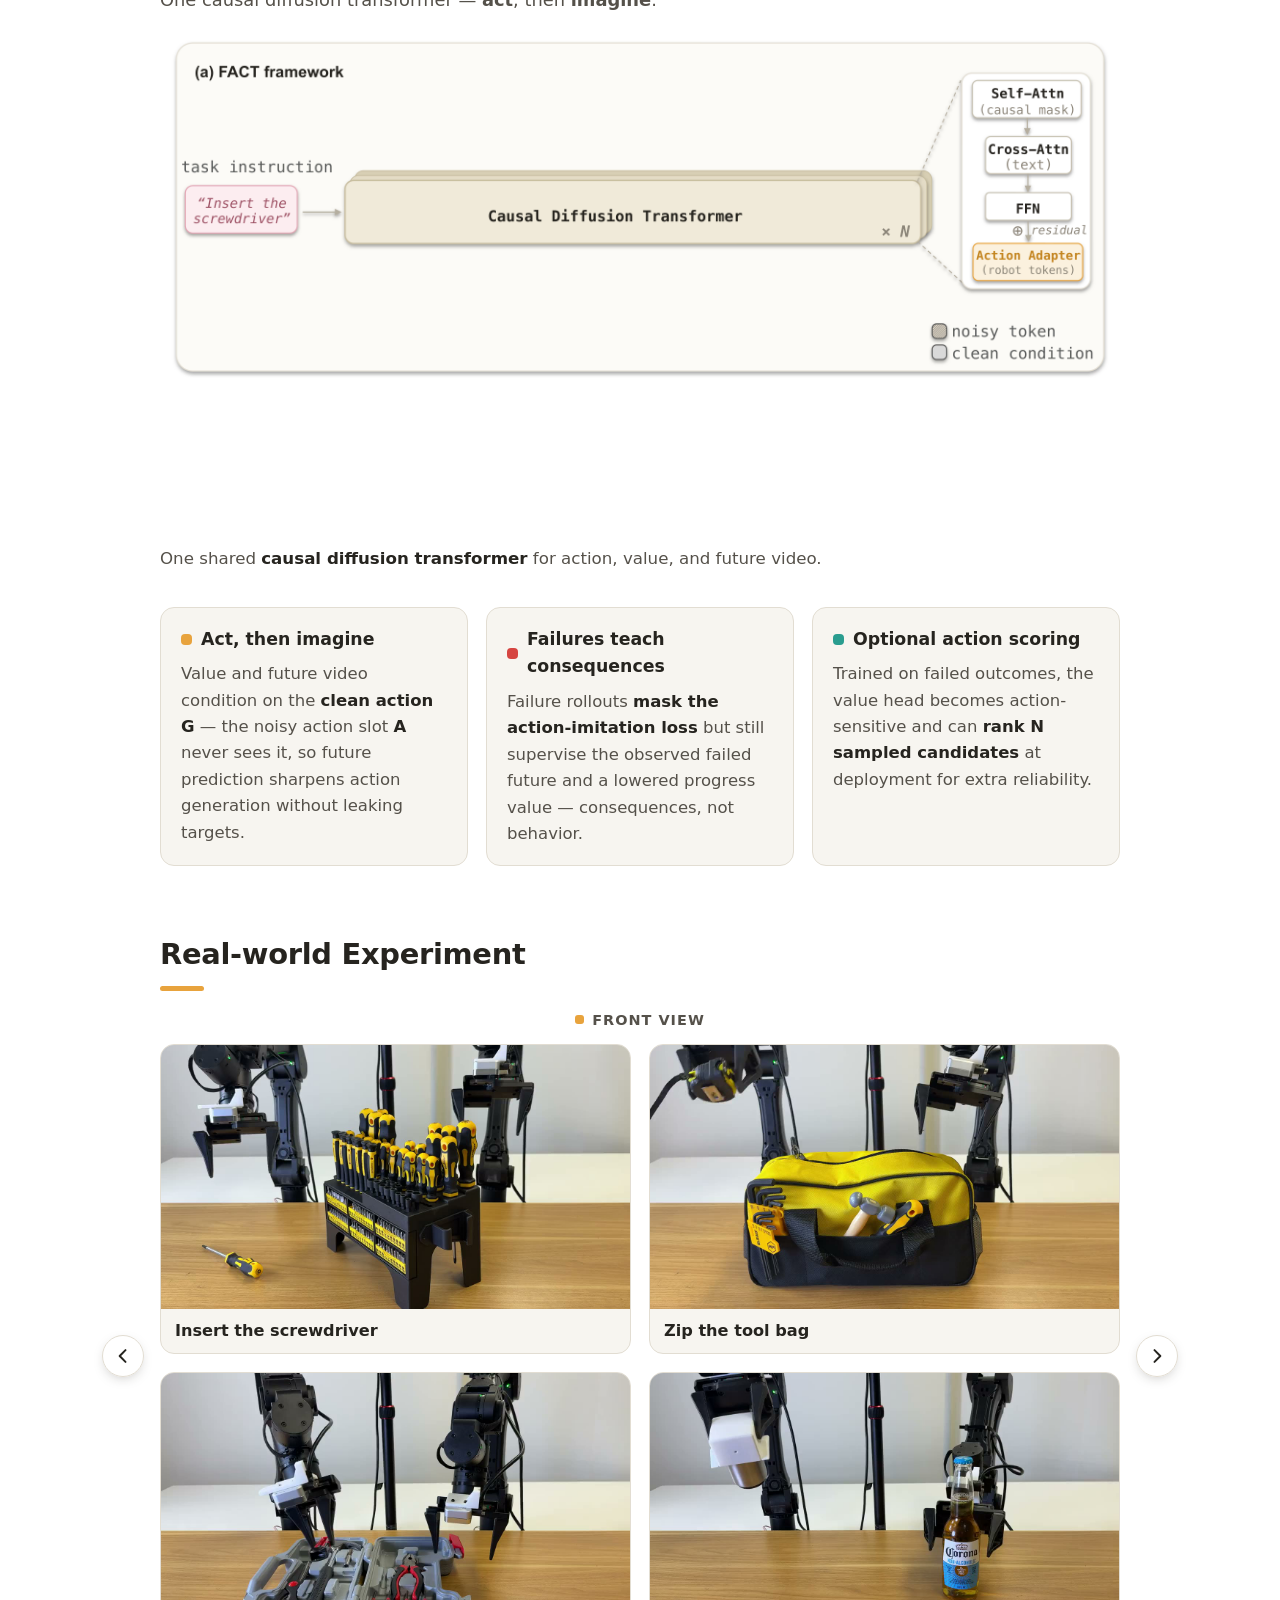
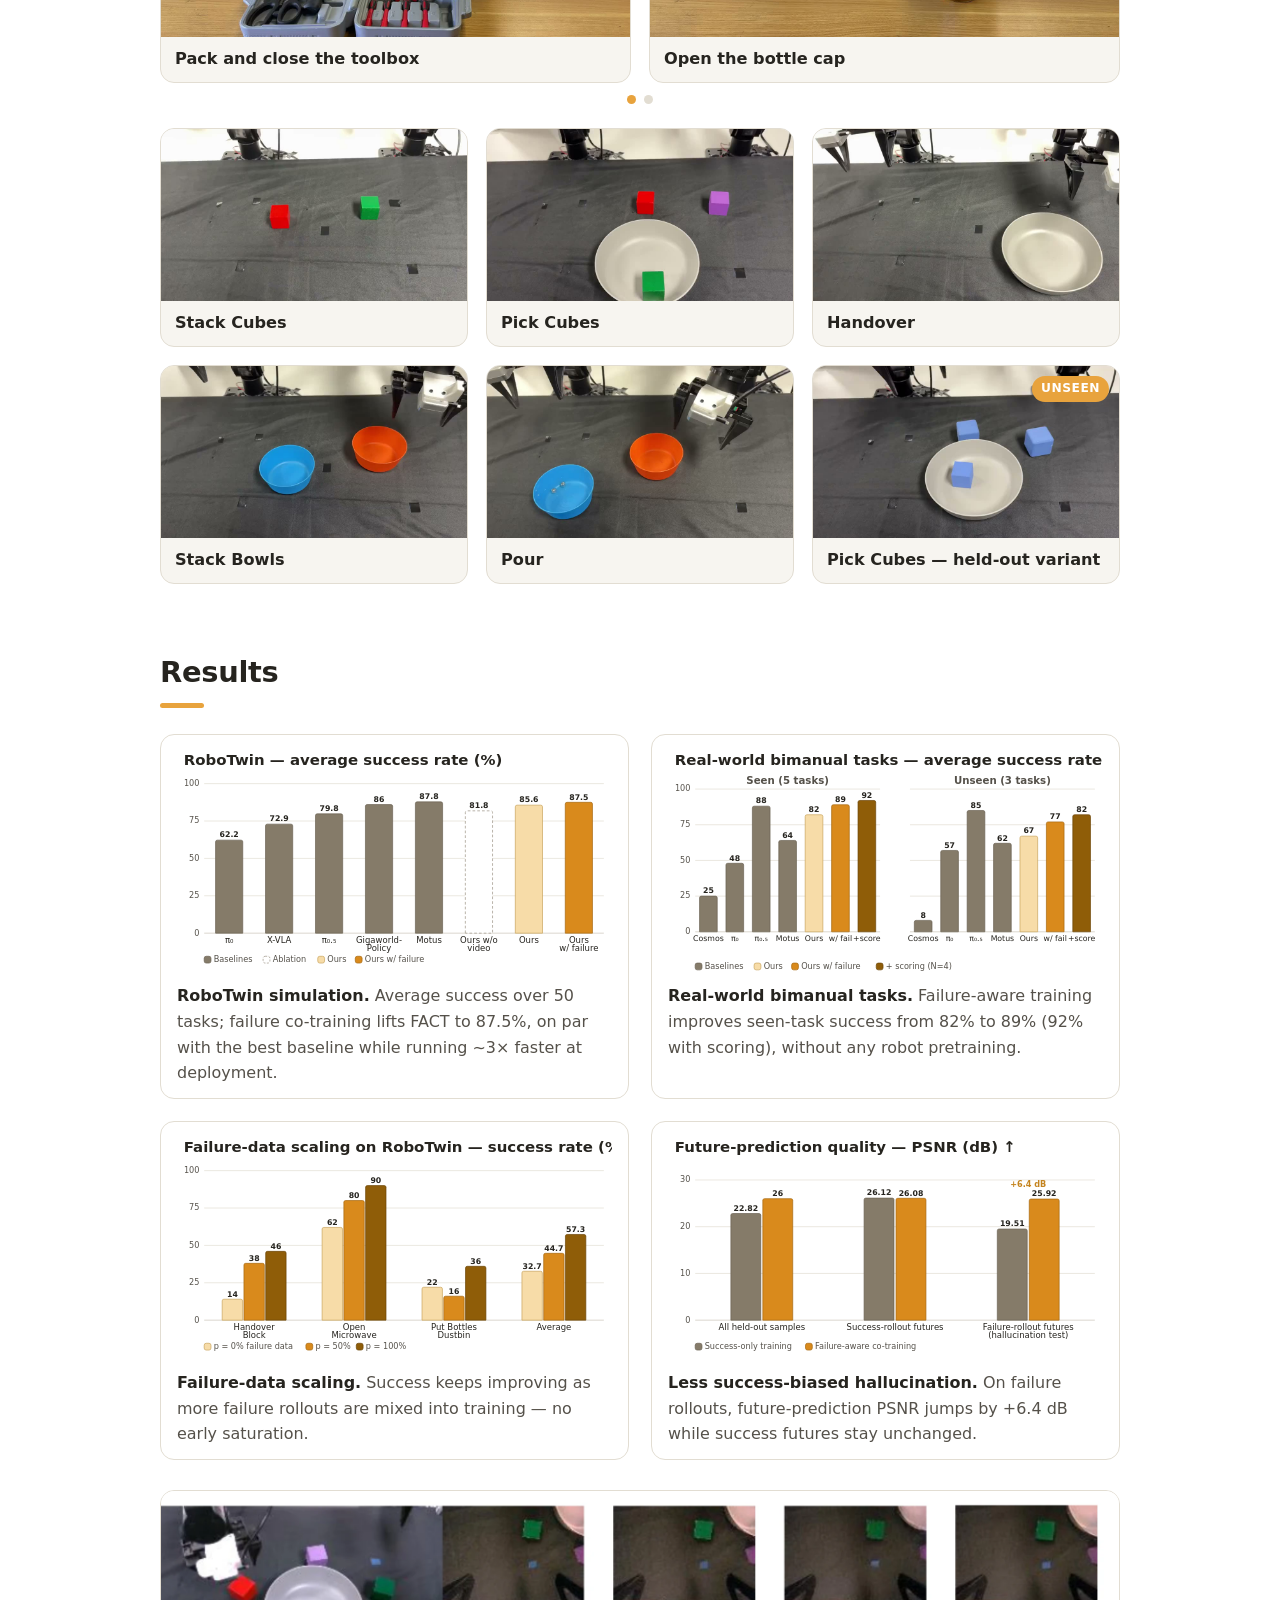
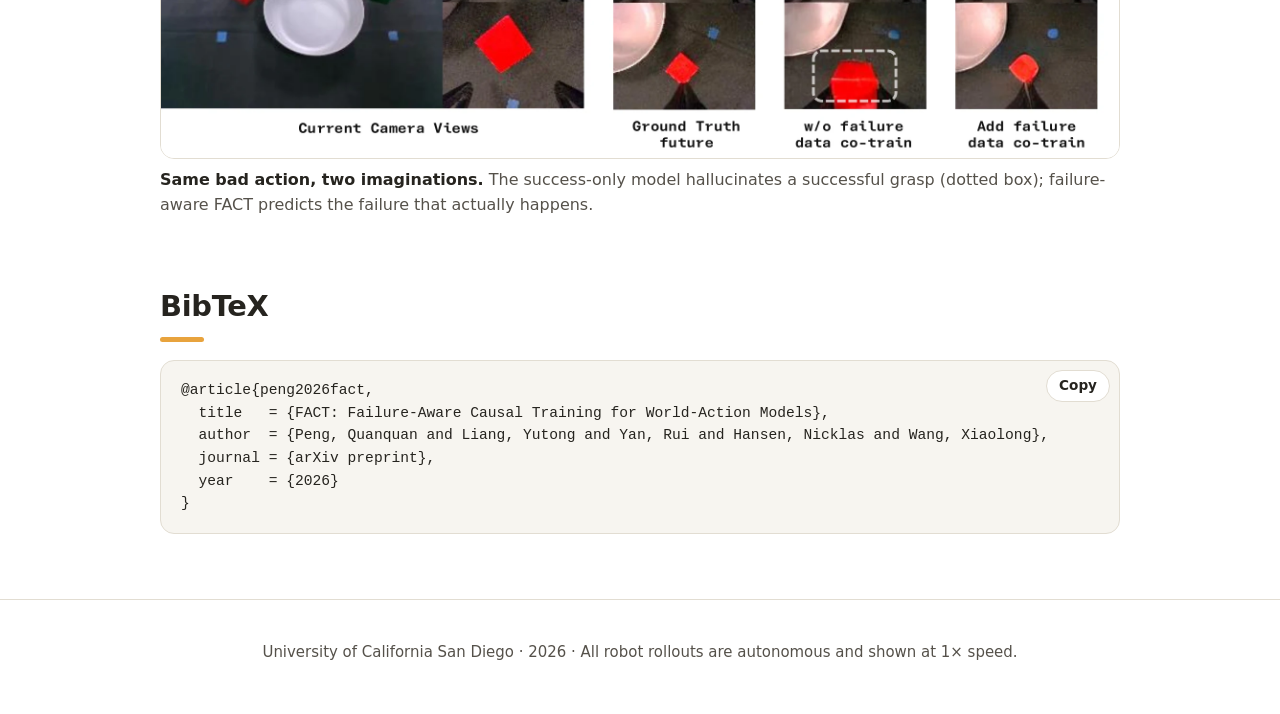
==== commit 1ae92ebf: "Link Code button to github.com/Bariona/FACT Co-Authored-By: Claude Fable 5 <noreply@anthropic.com>" ====
--- a/index.html
+++ b/index.html
@@ -47,7 +47,9 @@
       <svg viewBox="0 0 24 24" aria-hidden="true"><path d="M6 2h9l5 5v15a1 1 0 0 1-1 1H6a1 1 0 0 1-1-1V3a1 1 0 0 1 1-1zm8 1v5h5"/></svg>
       Paper</a>
     <span class="btn btn-disabled" title="Coming soon">arXiv <em>soon</em></span>
-    <span class="btn btn-disabled" title="Coming soon">Code <em>soon</em></span>
+    <a class="btn" href="https://github.com/Bariona/FACT" target="_blank" rel="noopener">
+      <svg viewBox="0 0 24 24" aria-hidden="true"><path d="M16 18l6-6-6-6M8 6l-6 6 6 6"/></svg>
+      Code</a>
     <a class="btn" href="#bibtex">
       <svg viewBox="0 0 24 24" aria-hidden="true"><path d="M9 5a3 3 0 0 0-3 3v2a3 3 0 0 1-2 3 3 3 0 0 1 2 3v2a3 3 0 0 0 3 3M15 5a3 3 0 0 1 3 3v2a3 3 0 0 0 2 3 3 3 0 0 0-2 3v2a3 3 0 0 1-3 3"/></svg>
       BibTeX</a>
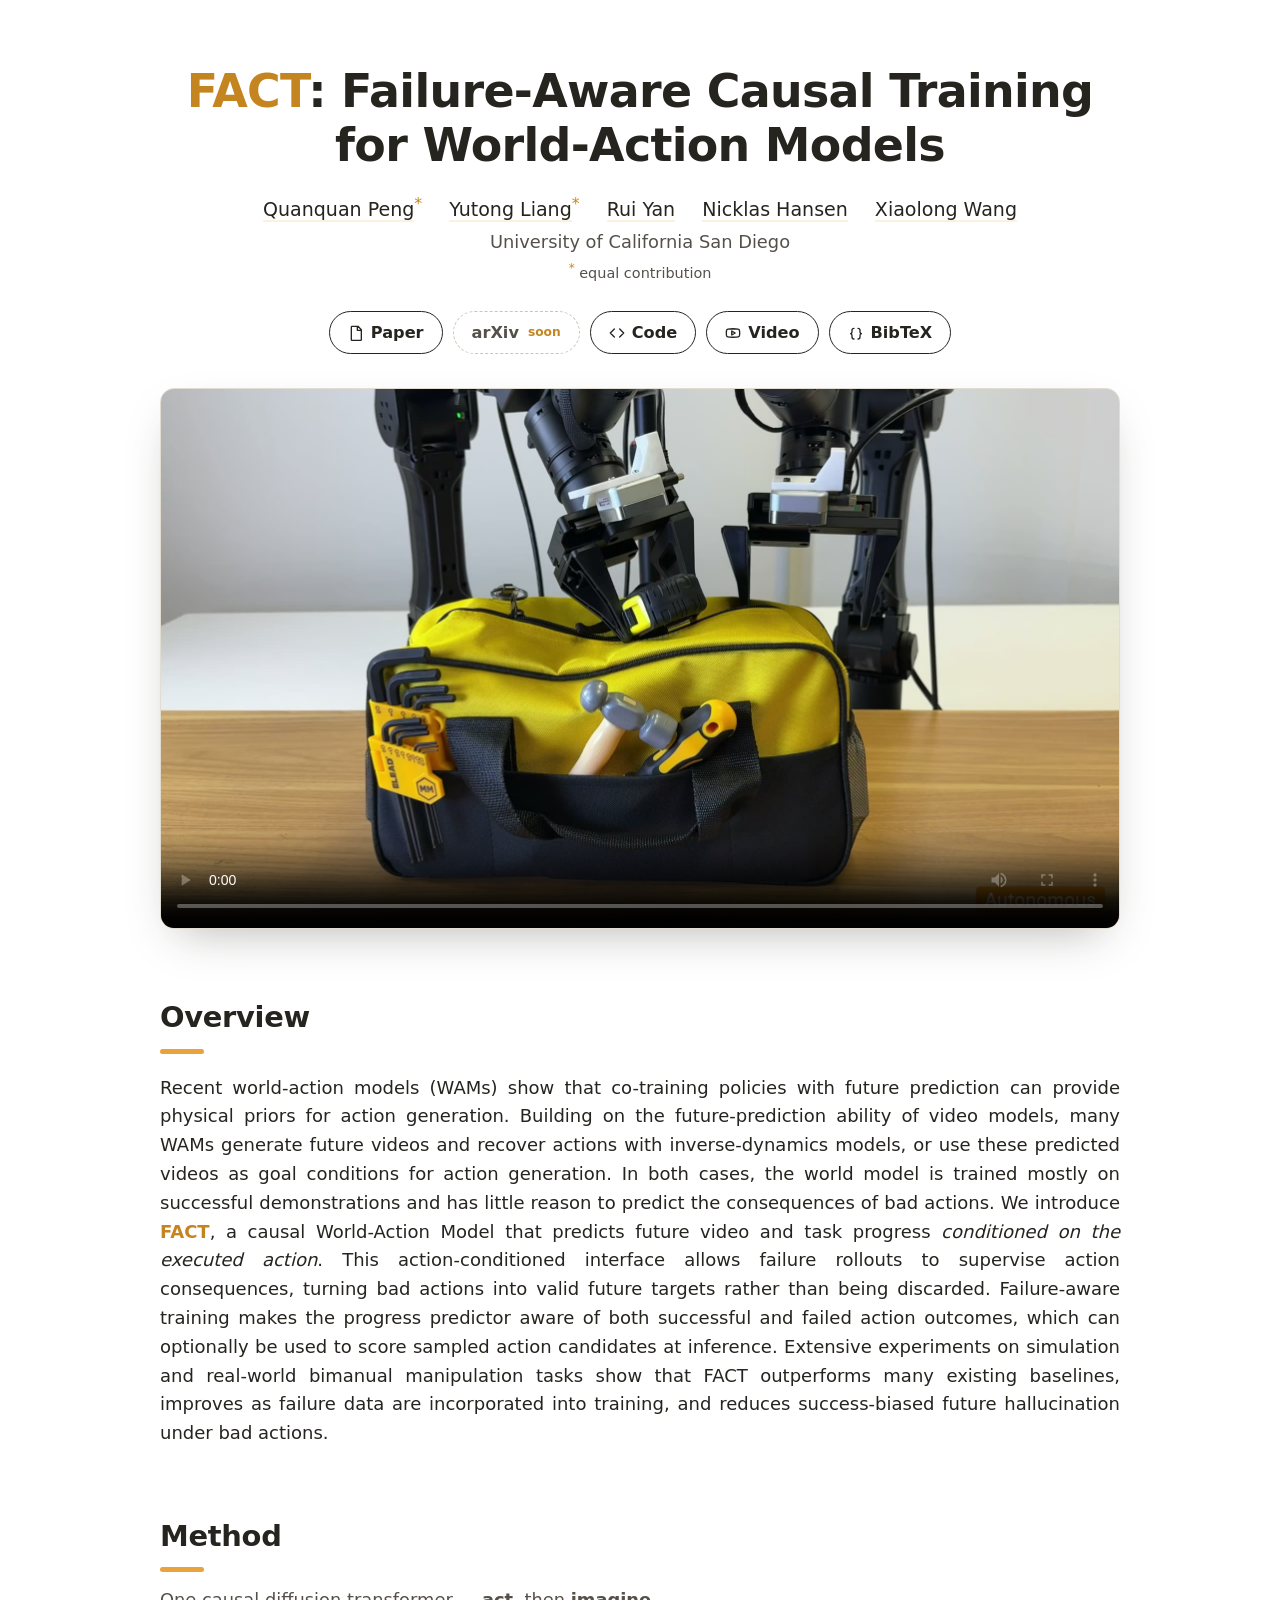
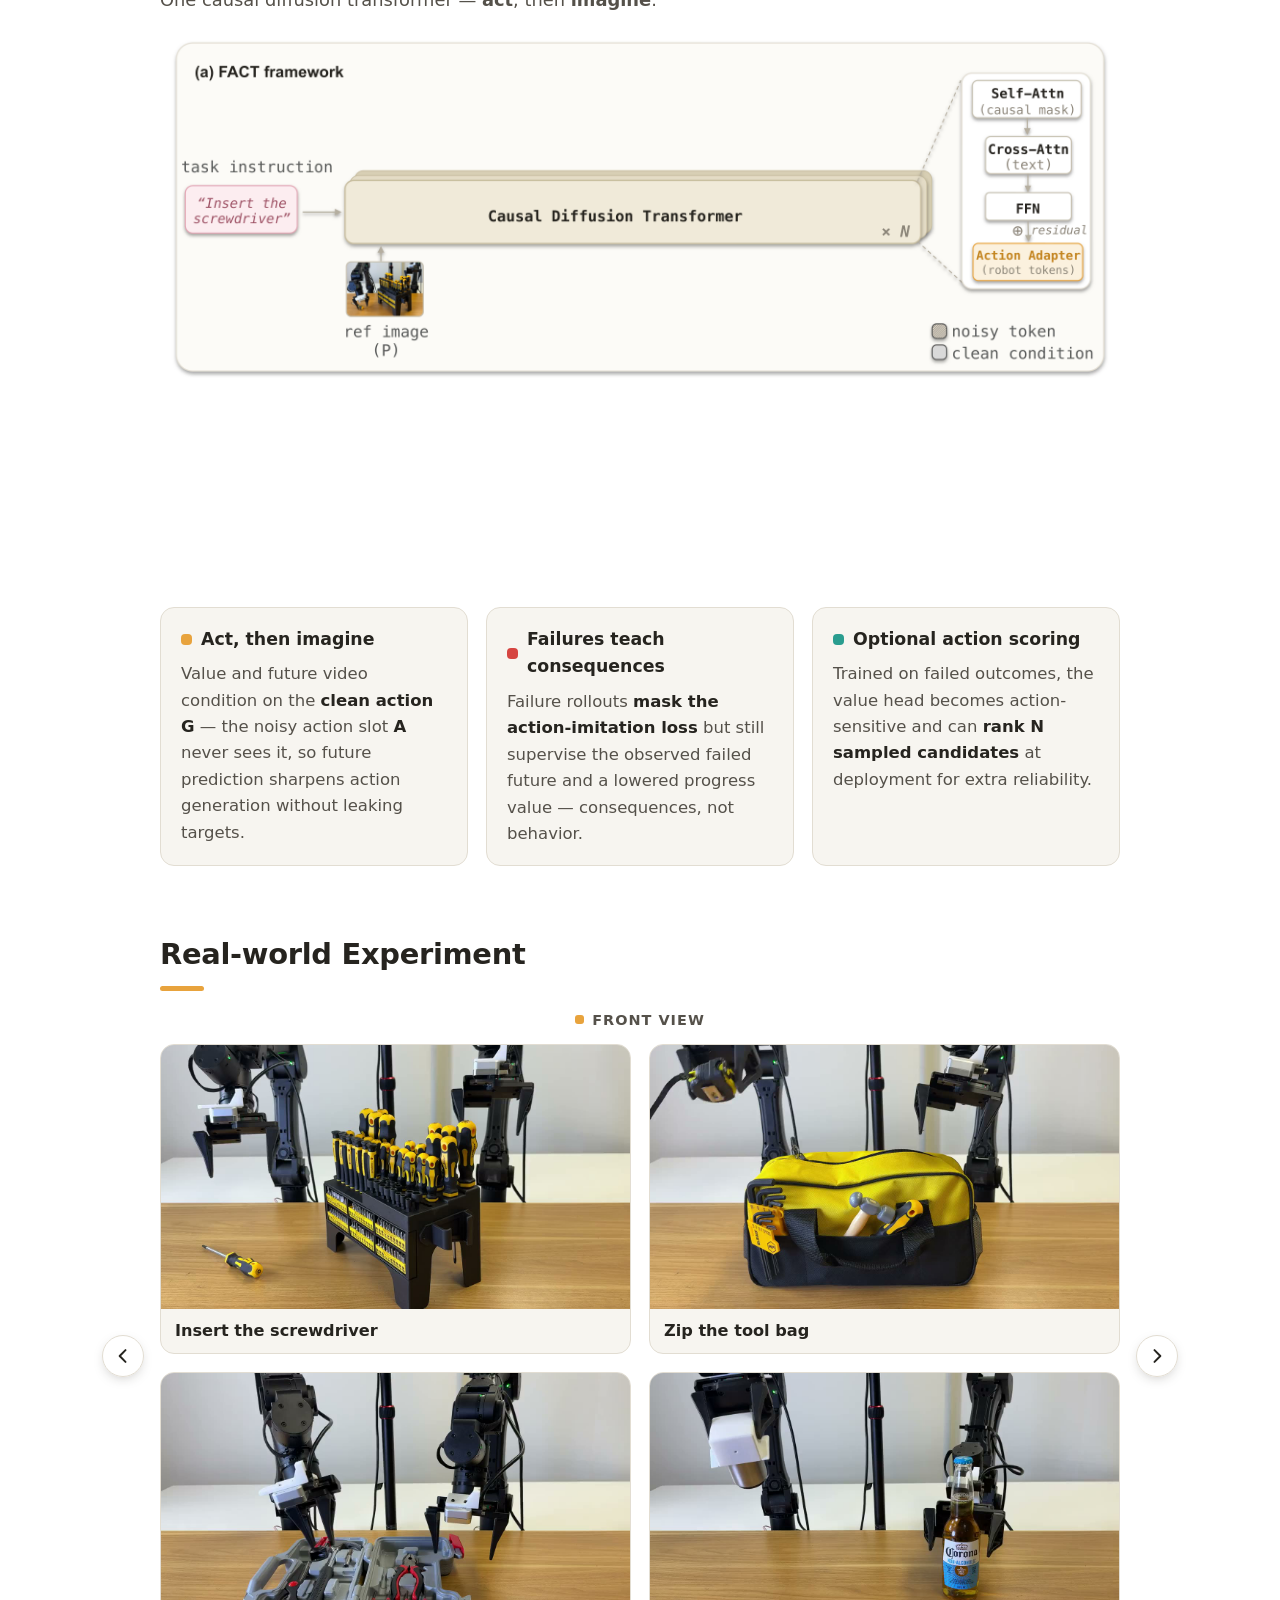
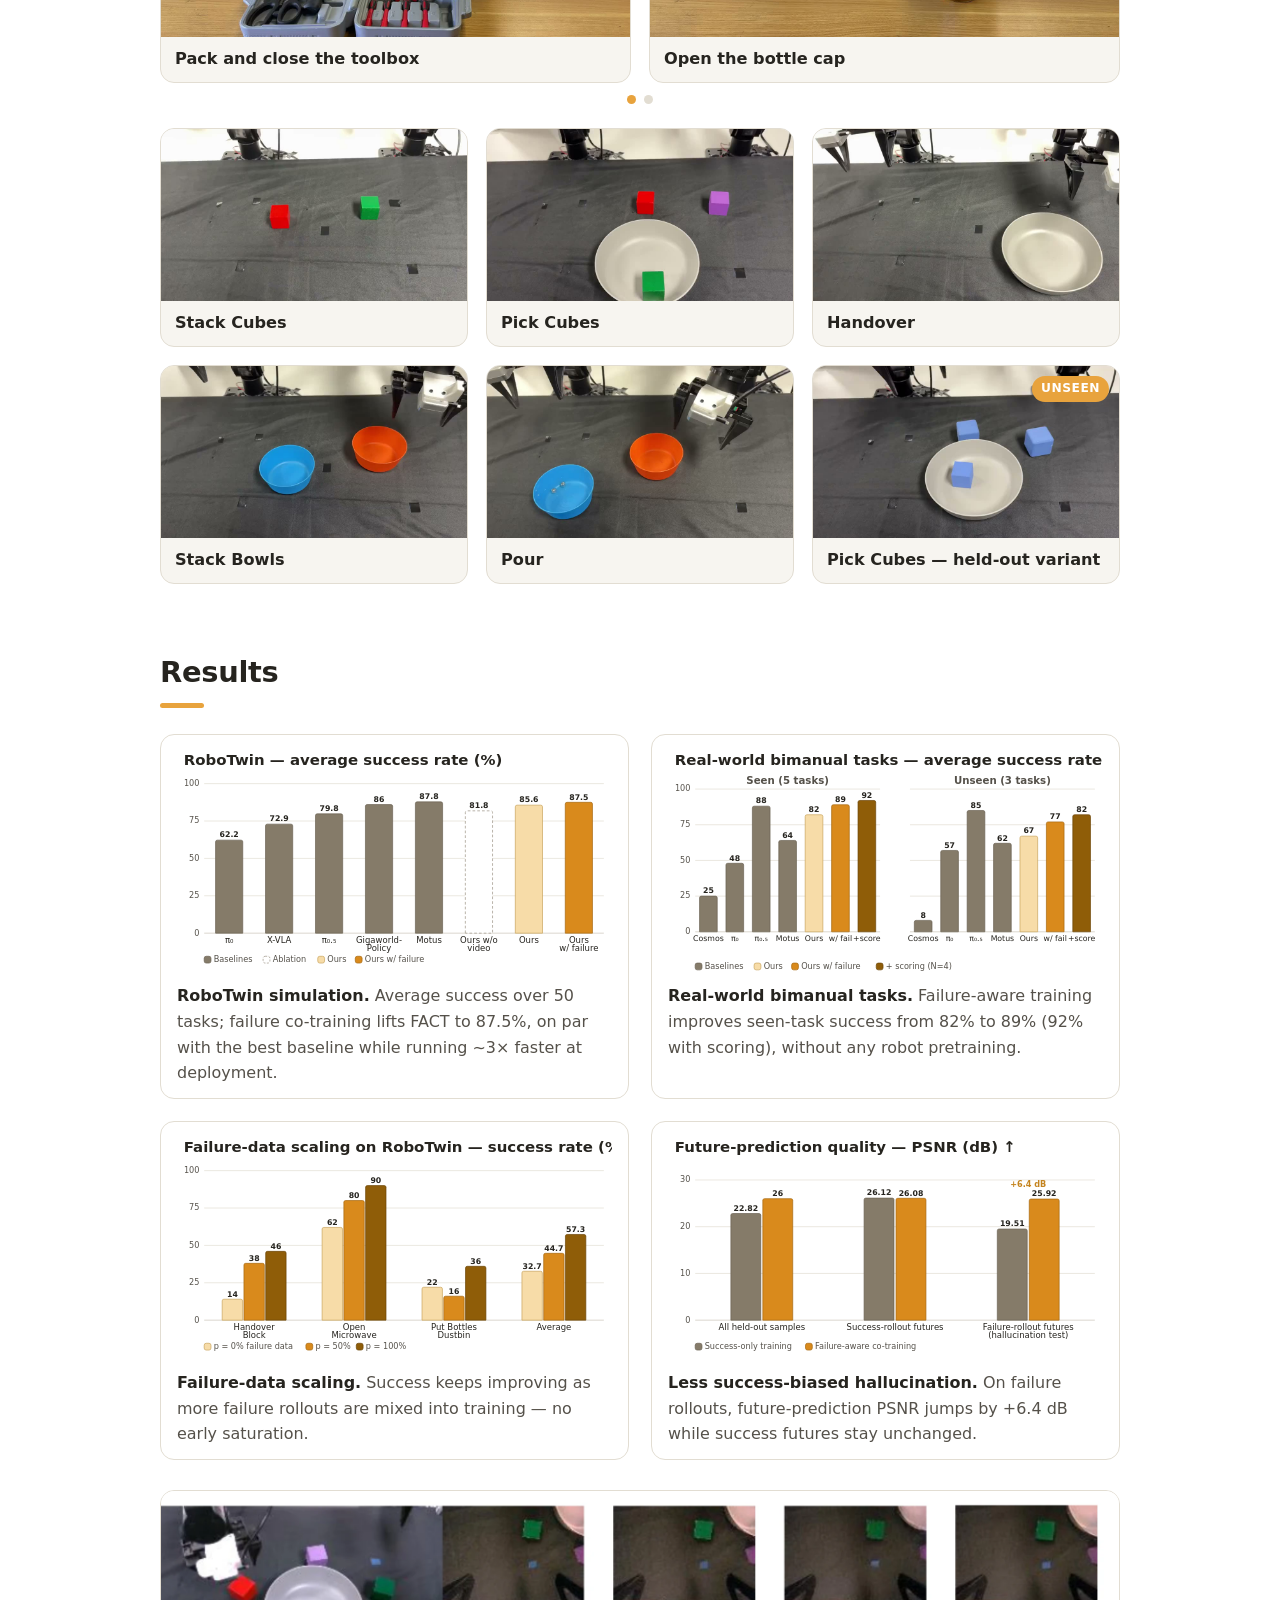
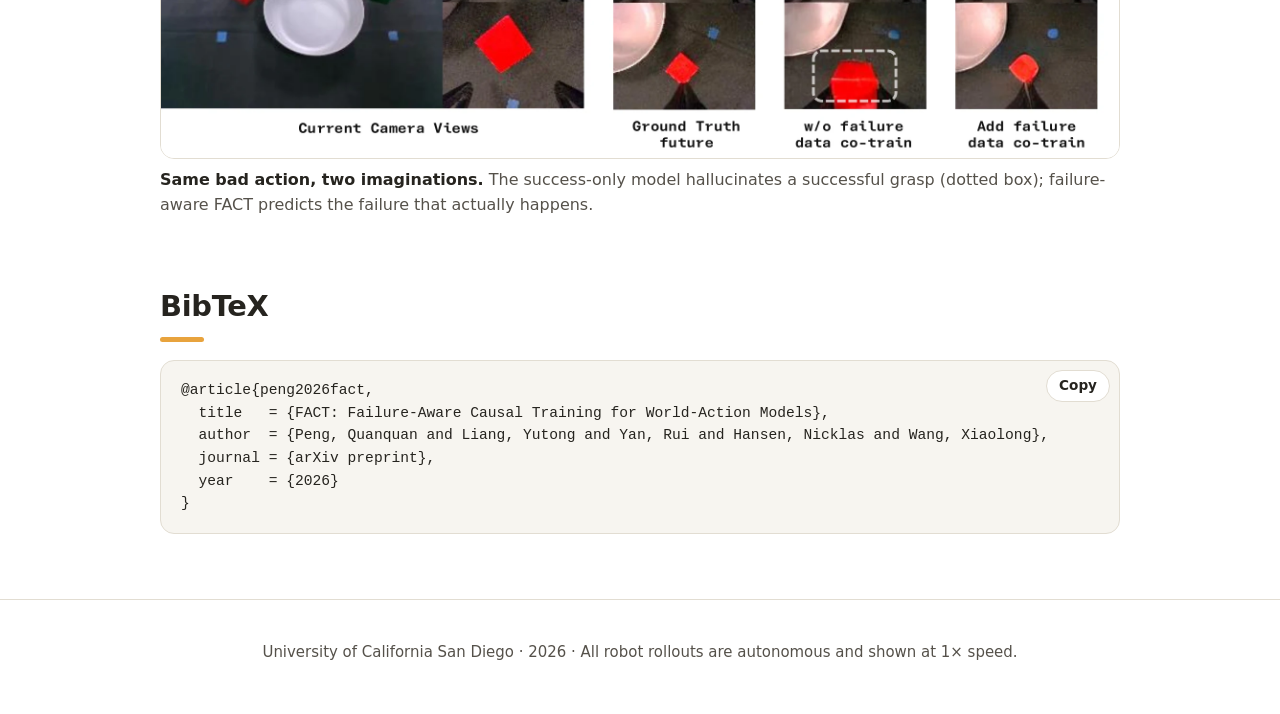
==== commit a5e1167a: "Add YouTube video link between Code and BibTeX Co-Authored-By: Claude <noreply@anthropic.com>" ====
--- a/index.html
+++ b/index.html
@@ -50,6 +50,9 @@
     <a class="btn" href="https://github.com/Bariona/FACT" target="_blank" rel="noopener">
       <svg viewBox="0 0 24 24" aria-hidden="true"><path d="M16 18l6-6-6-6M8 6l-6 6 6 6"/></svg>
       Code</a>
+    <a class="btn" href="https://youtu.be/sZuzUPDoJ9U" target="_blank" rel="noopener">
+      <svg viewBox="0 0 24 24" aria-hidden="true"><path d="M21.6 7.9a2.6 2.6 0 0 0-1.8-1.8C18.2 5.6 12 5.6 12 5.6s-6.2 0-7.8.5A2.6 2.6 0 0 0 2.4 7.9C2 9.5 2 12 2 12s0 2.5.4 4.1a2.6 2.6 0 0 0 1.8 1.8c1.6.5 7.8.5 7.8.5s6.2 0 7.8-.5a2.6 2.6 0 0 0 1.8-1.8c.4-1.6.4-4.1.4-4.1s0-2.5-.4-4.1z"/><path d="M10.1 15V9l5.2 3-5.2 3z"/></svg>
+      Video</a>
     <a class="btn" href="#bibtex">
       <svg viewBox="0 0 24 24" aria-hidden="true"><path d="M9 5a3 3 0 0 0-3 3v2a3 3 0 0 1-2 3 3 3 0 0 1 2 3v2a3 3 0 0 0 3 3M15 5a3 3 0 0 1 3 3v2a3 3 0 0 0 2 3 3 3 0 0 0-2 3v2a3 3 0 0 1-3 3"/></svg>
       BibTeX</a>
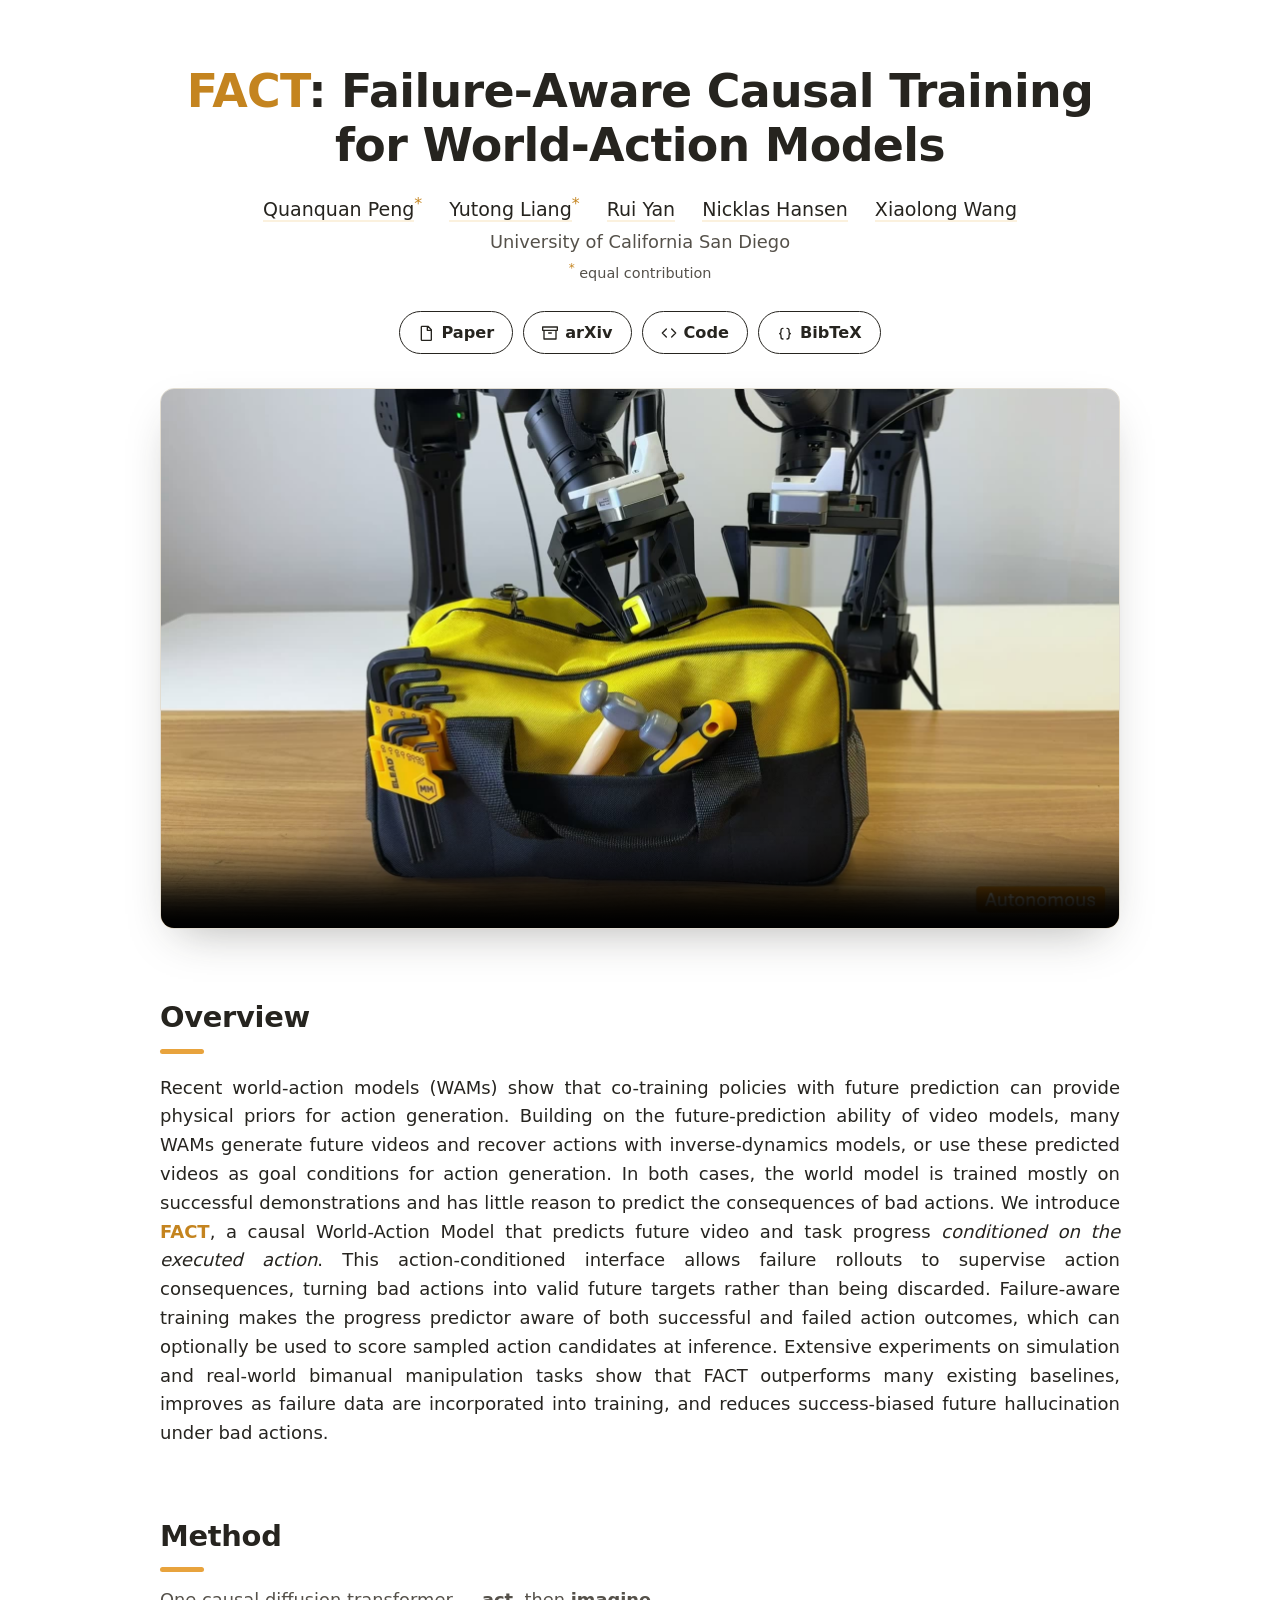
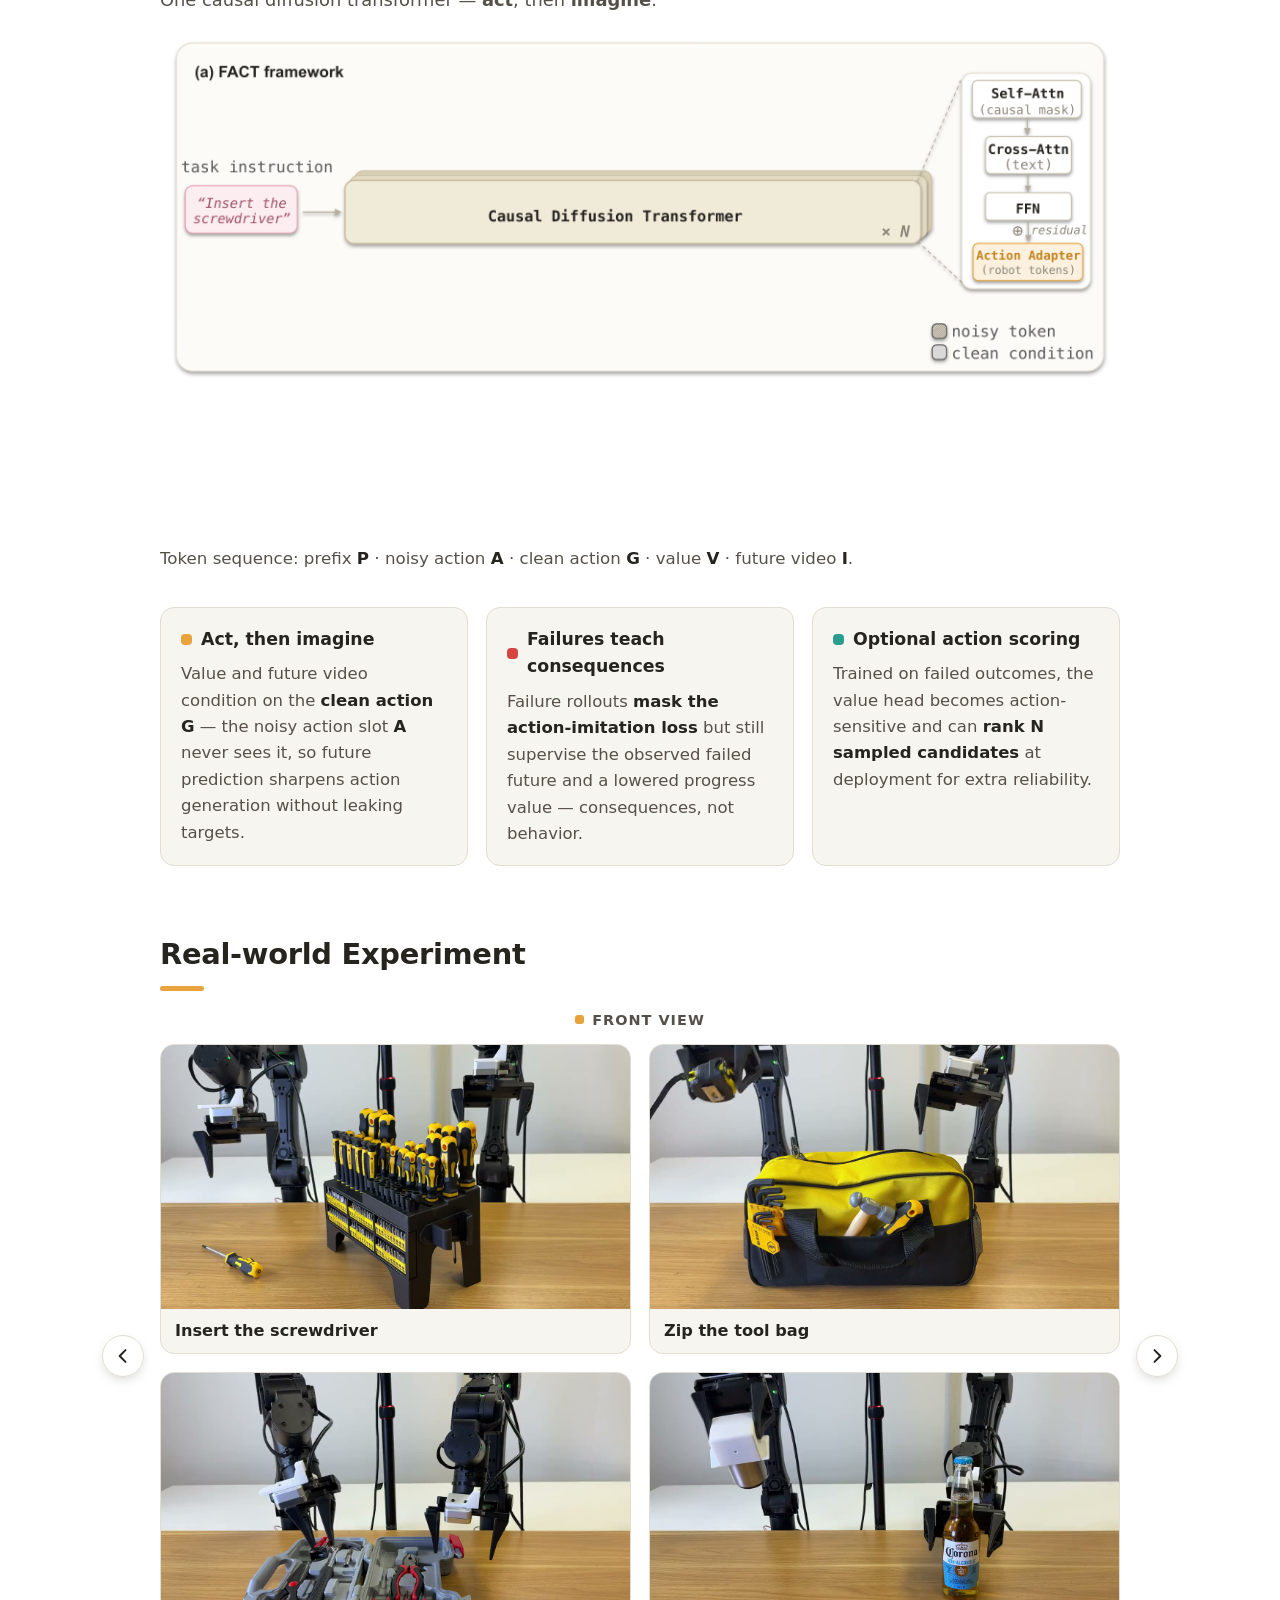
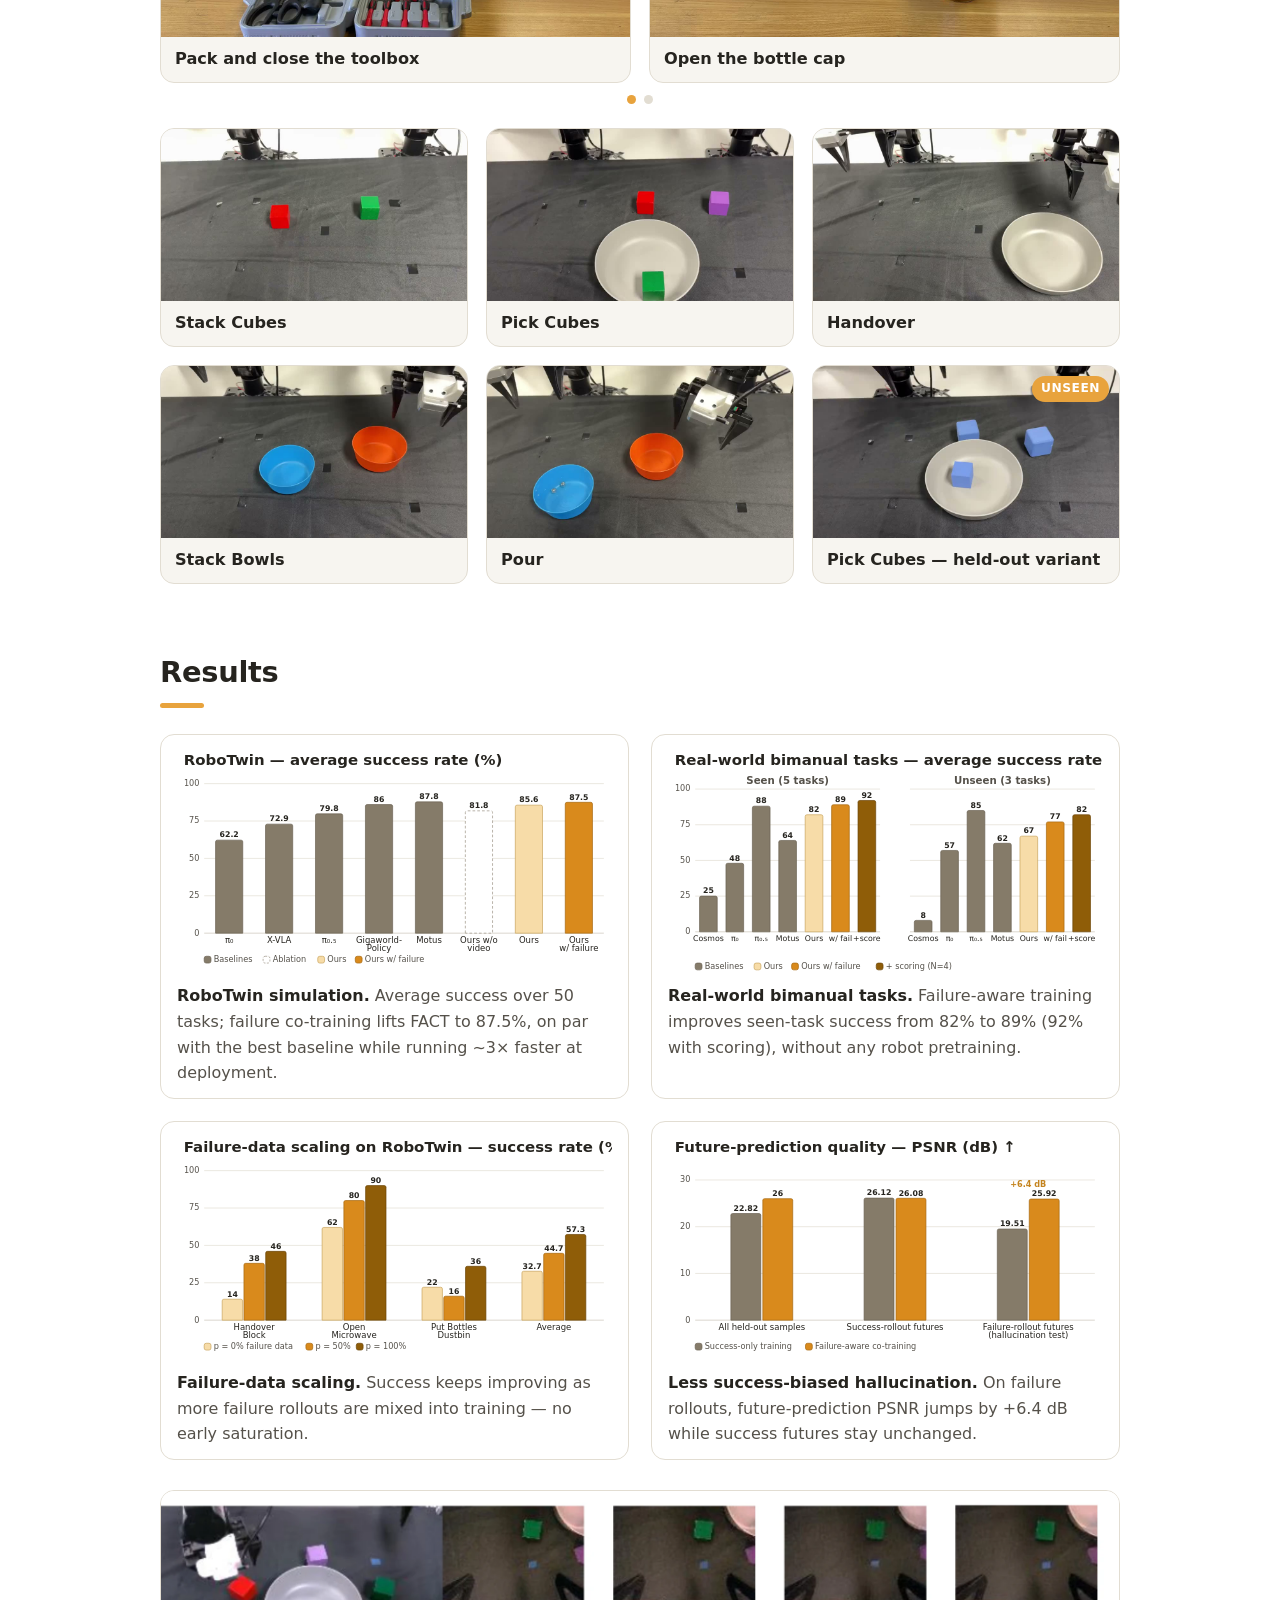
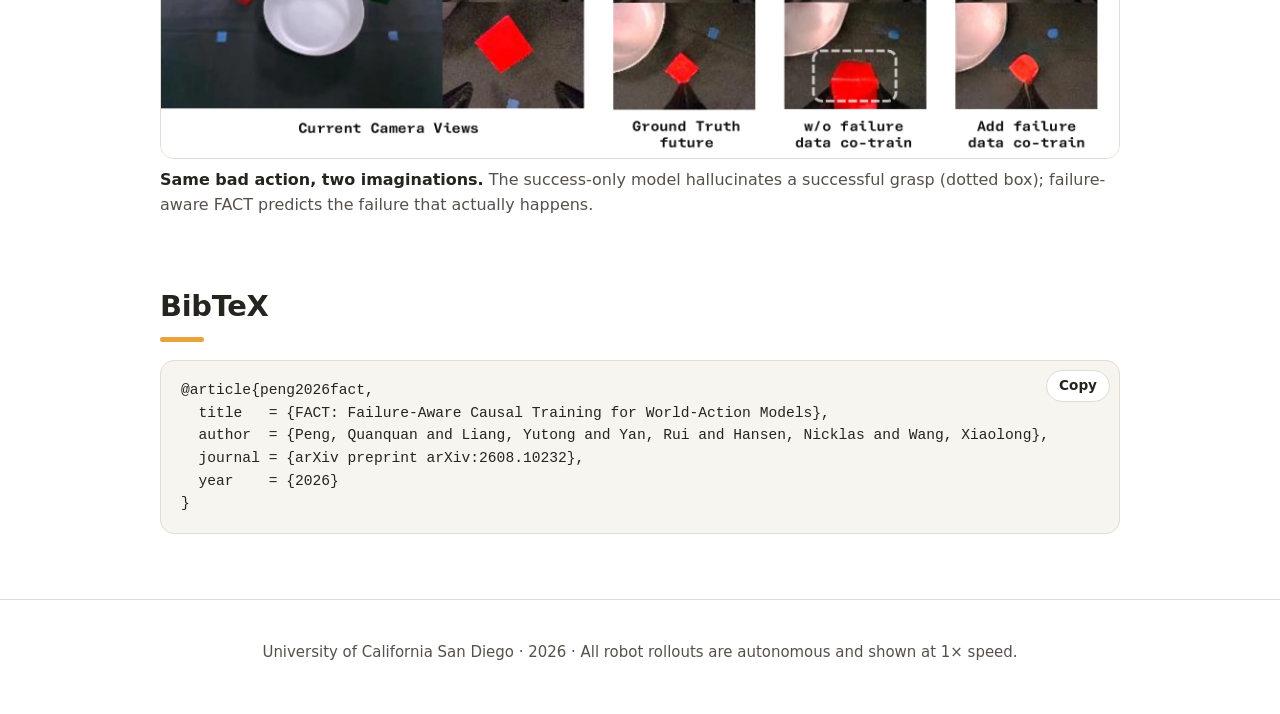
==== commit 505e56cd: "Link arXiv button to abs/2608.10232 and add arXiv id to BibTeX Co-Authored-By: Claude Fable 5 <norep" ====
--- a/index.html
+++ b/index.html
@@ -46,13 +46,12 @@
     <a class="btn" href="static/paper/FACT_paper.pdf" target="_blank" rel="noopener">
       <svg viewBox="0 0 24 24" aria-hidden="true"><path d="M6 2h9l5 5v15a1 1 0 0 1-1 1H6a1 1 0 0 1-1-1V3a1 1 0 0 1 1-1zm8 1v5h5"/></svg>
       Paper</a>
-    <span class="btn btn-disabled" title="Coming soon">arXiv <em>soon</em></span>
+    <a class="btn" href="https://arxiv.org/abs/2608.10232" target="_blank" rel="noopener">
+      <svg viewBox="0 0 24 24" aria-hidden="true"><path d="M21 8v13H3V8M1 3h22v5H1zM10 12h4"/></svg>
+      arXiv</a>
     <a class="btn" href="https://github.com/Bariona/FACT" target="_blank" rel="noopener">
       <svg viewBox="0 0 24 24" aria-hidden="true"><path d="M16 18l6-6-6-6M8 6l-6 6 6 6"/></svg>
       Code</a>
-    <a class="btn" href="https://youtu.be/sZuzUPDoJ9U" target="_blank" rel="noopener">
-      <svg viewBox="0 0 24 24" aria-hidden="true"><path d="M21.6 7.9a2.6 2.6 0 0 0-1.8-1.8C18.2 5.6 12 5.6 12 5.6s-6.2 0-7.8.5A2.6 2.6 0 0 0 2.4 7.9C2 9.5 2 12 2 12s0 2.5.4 4.1a2.6 2.6 0 0 0 1.8 1.8c1.6.5 7.8.5 7.8.5s6.2 0 7.8-.5a2.6 2.6 0 0 0 1.8-1.8c.4-1.6.4-4.1.4-4.1s0-2.5-.4-4.1z"/><path d="M10.1 15V9l5.2 3-5.2 3z"/></svg>
-      Video</a>
     <a class="btn" href="#bibtex">
       <svg viewBox="0 0 24 24" aria-hidden="true"><path d="M9 5a3 3 0 0 0-3 3v2a3 3 0 0 1-2 3 3 3 0 0 1 2 3v2a3 3 0 0 0 3 3M15 5a3 3 0 0 1 3 3v2a3 3 0 0 0 2 3 3 3 0 0 0-2 3v2a3 3 0 0 1-3 3"/></svg>
       BibTeX</a>
@@ -233,7 +232,7 @@
       <pre>@article{peng2026fact,
   title   = {FACT: Failure-Aware Causal Training for World-Action Models},
   author  = {Peng, Quanquan and Liang, Yutong and Yan, Rui and Hansen, Nicklas and Wang, Xiaolong},
-  journal = {arXiv preprint},
+  journal = {arXiv preprint arXiv:2608.10232},
   year    = {2026}
 }</pre>
     </div>
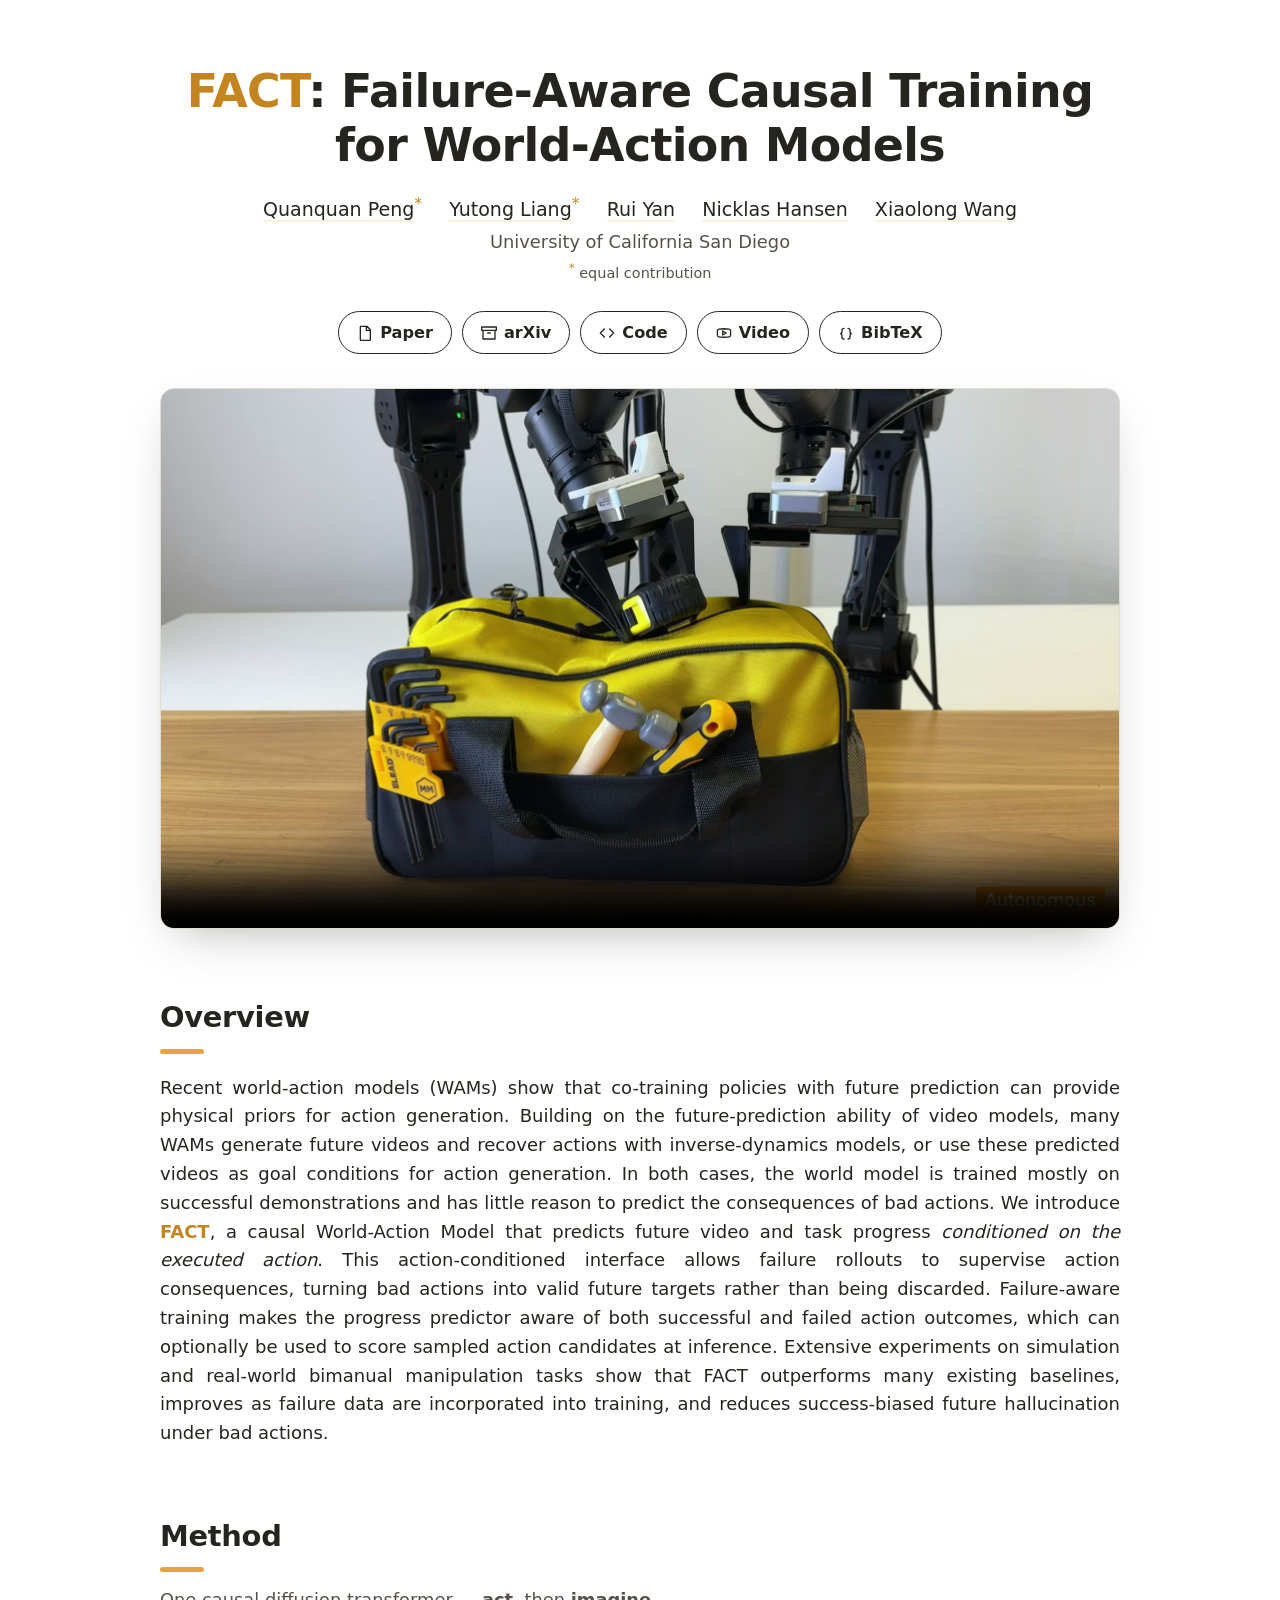
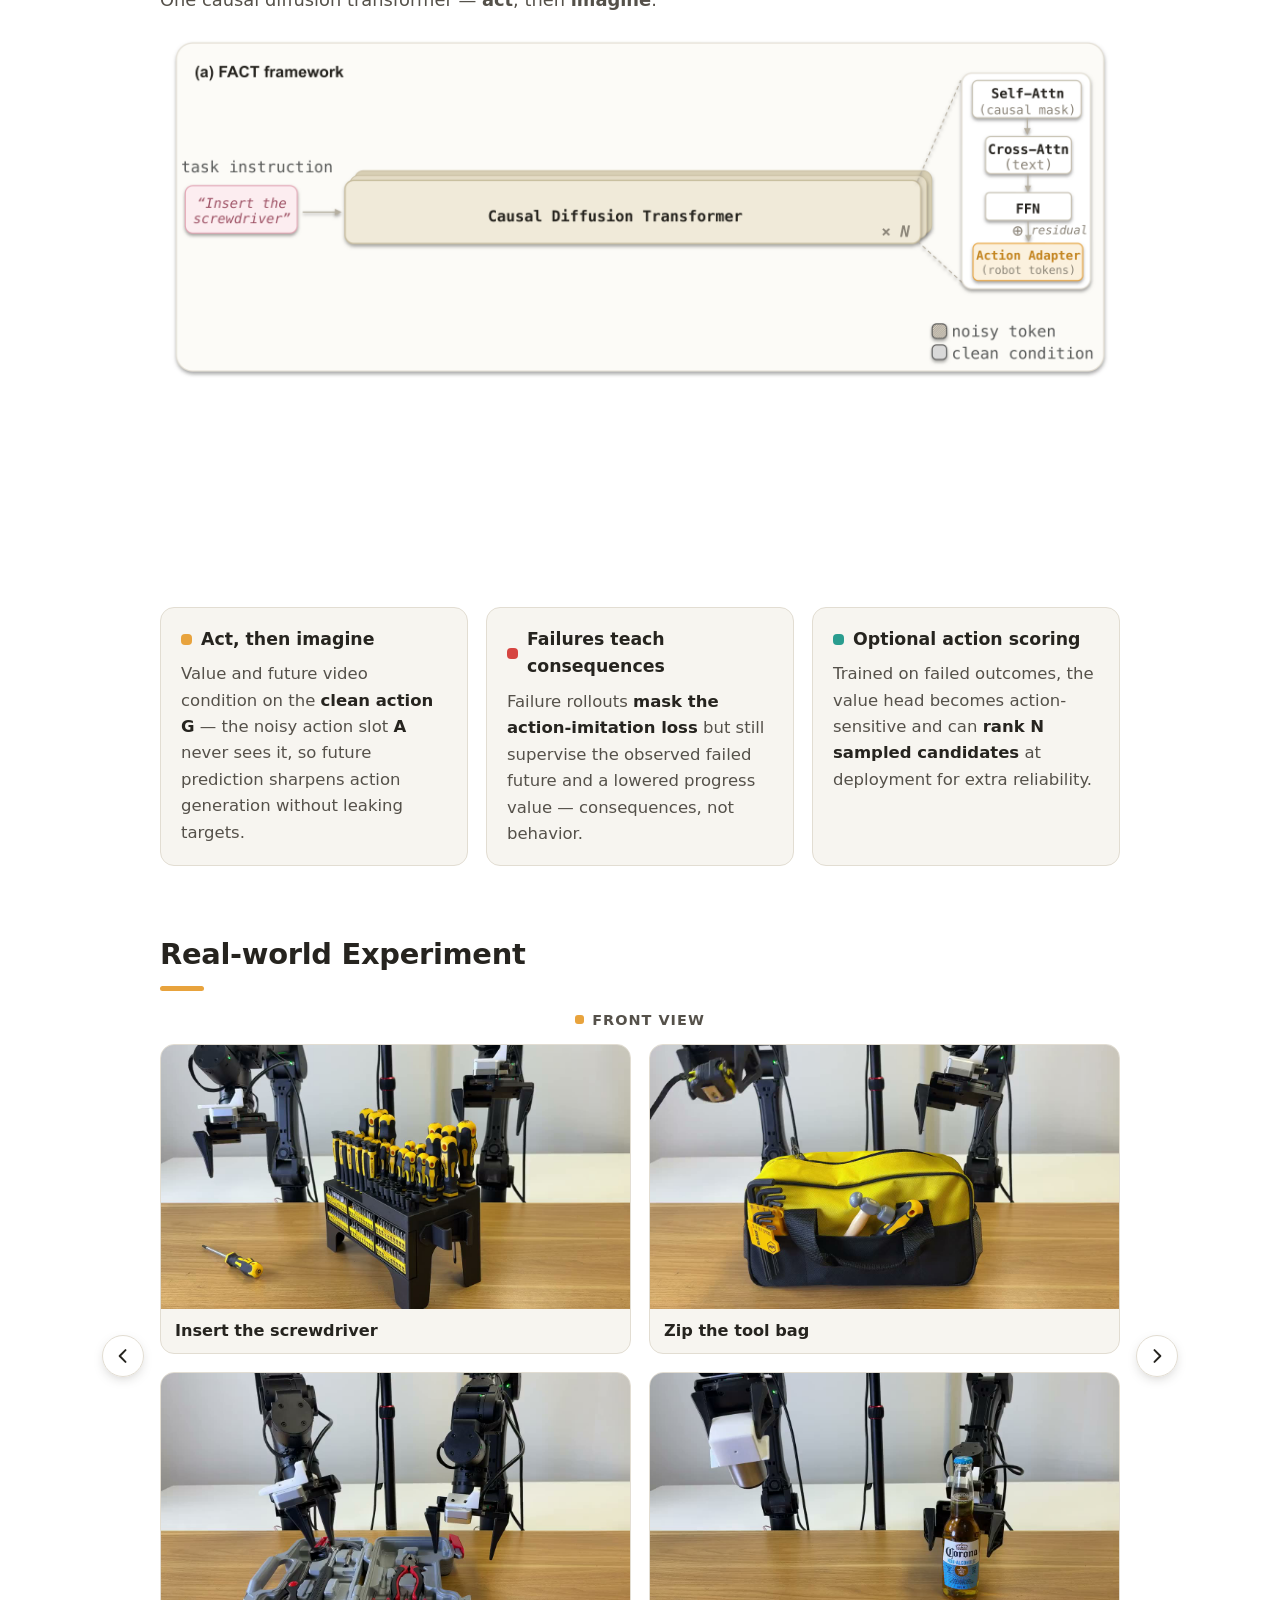
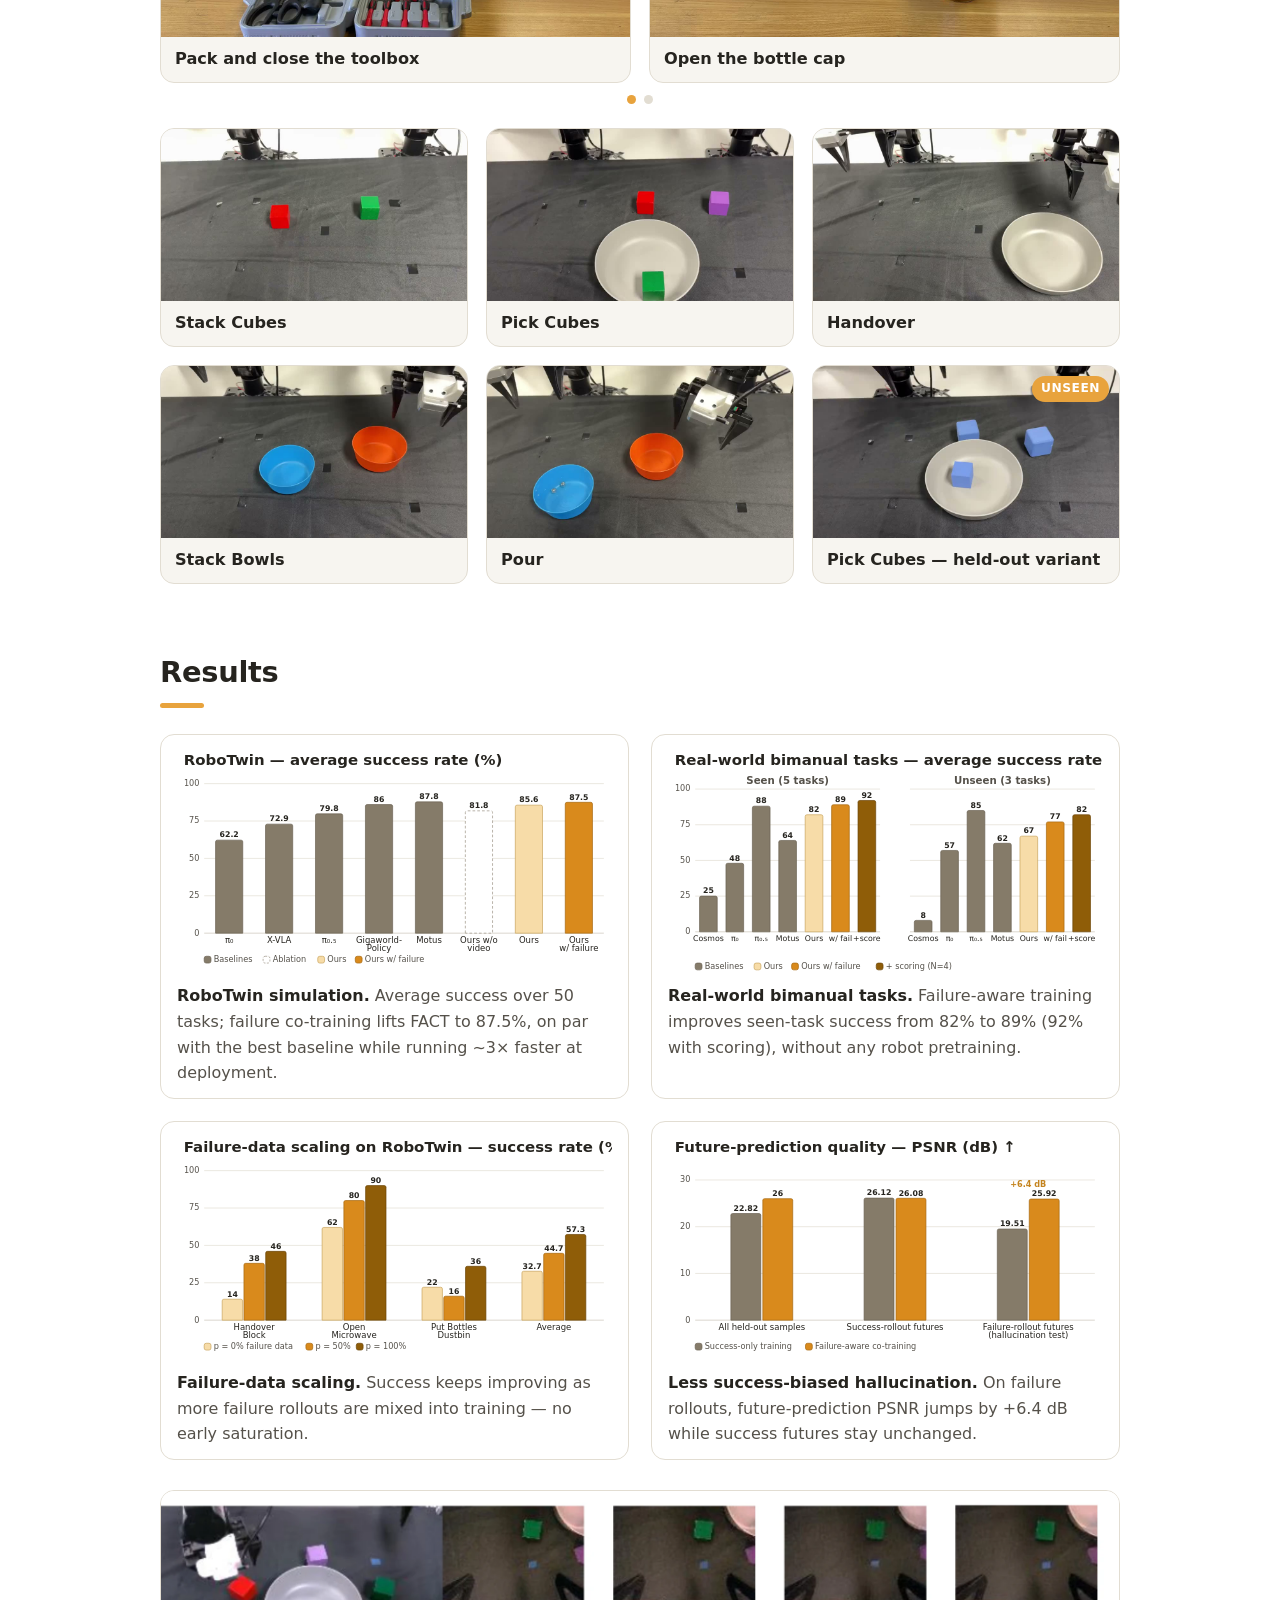
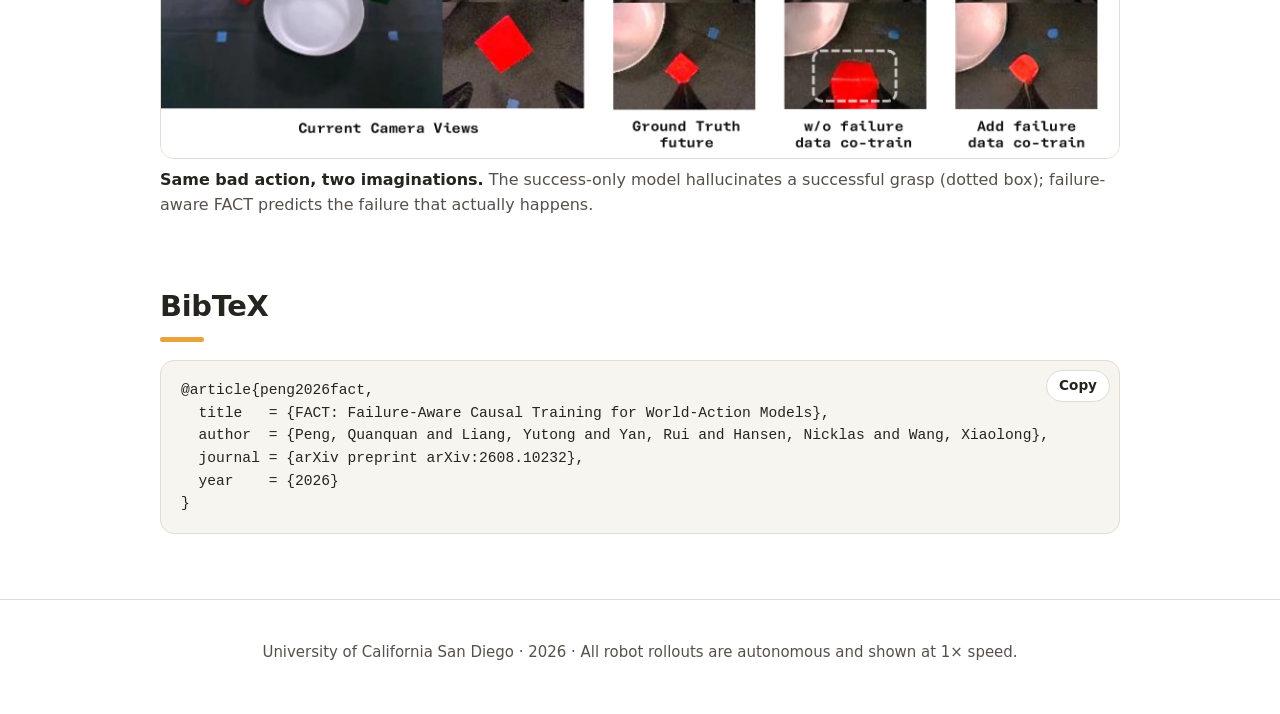
==== commit 8531c63a: "Restore Video button clobbered by arXiv deploy The rsync in 505e56c overwrote a5e1167's YouTube butt" ====
--- a/index.html
+++ b/index.html
@@ -52,6 +52,9 @@
     <a class="btn" href="https://github.com/Bariona/FACT" target="_blank" rel="noopener">
       <svg viewBox="0 0 24 24" aria-hidden="true"><path d="M16 18l6-6-6-6M8 6l-6 6 6 6"/></svg>
       Code</a>
+    <a class="btn" href="https://youtu.be/sZuzUPDoJ9U" target="_blank" rel="noopener">
+      <svg viewBox="0 0 24 24" aria-hidden="true"><path d="M21.6 7.9a2.6 2.6 0 0 0-1.8-1.8C18.2 5.6 12 5.6 12 5.6s-6.2 0-7.8.5A2.6 2.6 0 0 0 2.4 7.9C2 9.5 2 12 2 12s0 2.5.4 4.1a2.6 2.6 0 0 0 1.8 1.8c1.6.5 7.8.5 7.8.5s6.2 0 7.8-.5a2.6 2.6 0 0 0 1.8-1.8c.4-1.6.4-4.1.4-4.1s0-2.5-.4-4.1z"/><path d="M10.1 15V9l5.2 3-5.2 3z"/></svg>
+      Video</a>
     <a class="btn" href="#bibtex">
       <svg viewBox="0 0 24 24" aria-hidden="true"><path d="M9 5a3 3 0 0 0-3 3v2a3 3 0 0 1-2 3 3 3 0 0 1 2 3v2a3 3 0 0 0 3 3M15 5a3 3 0 0 1 3 3v2a3 3 0 0 0 2 3 3 3 0 0 0-2 3v2a3 3 0 0 1-3 3"/></svg>
       BibTeX</a>
